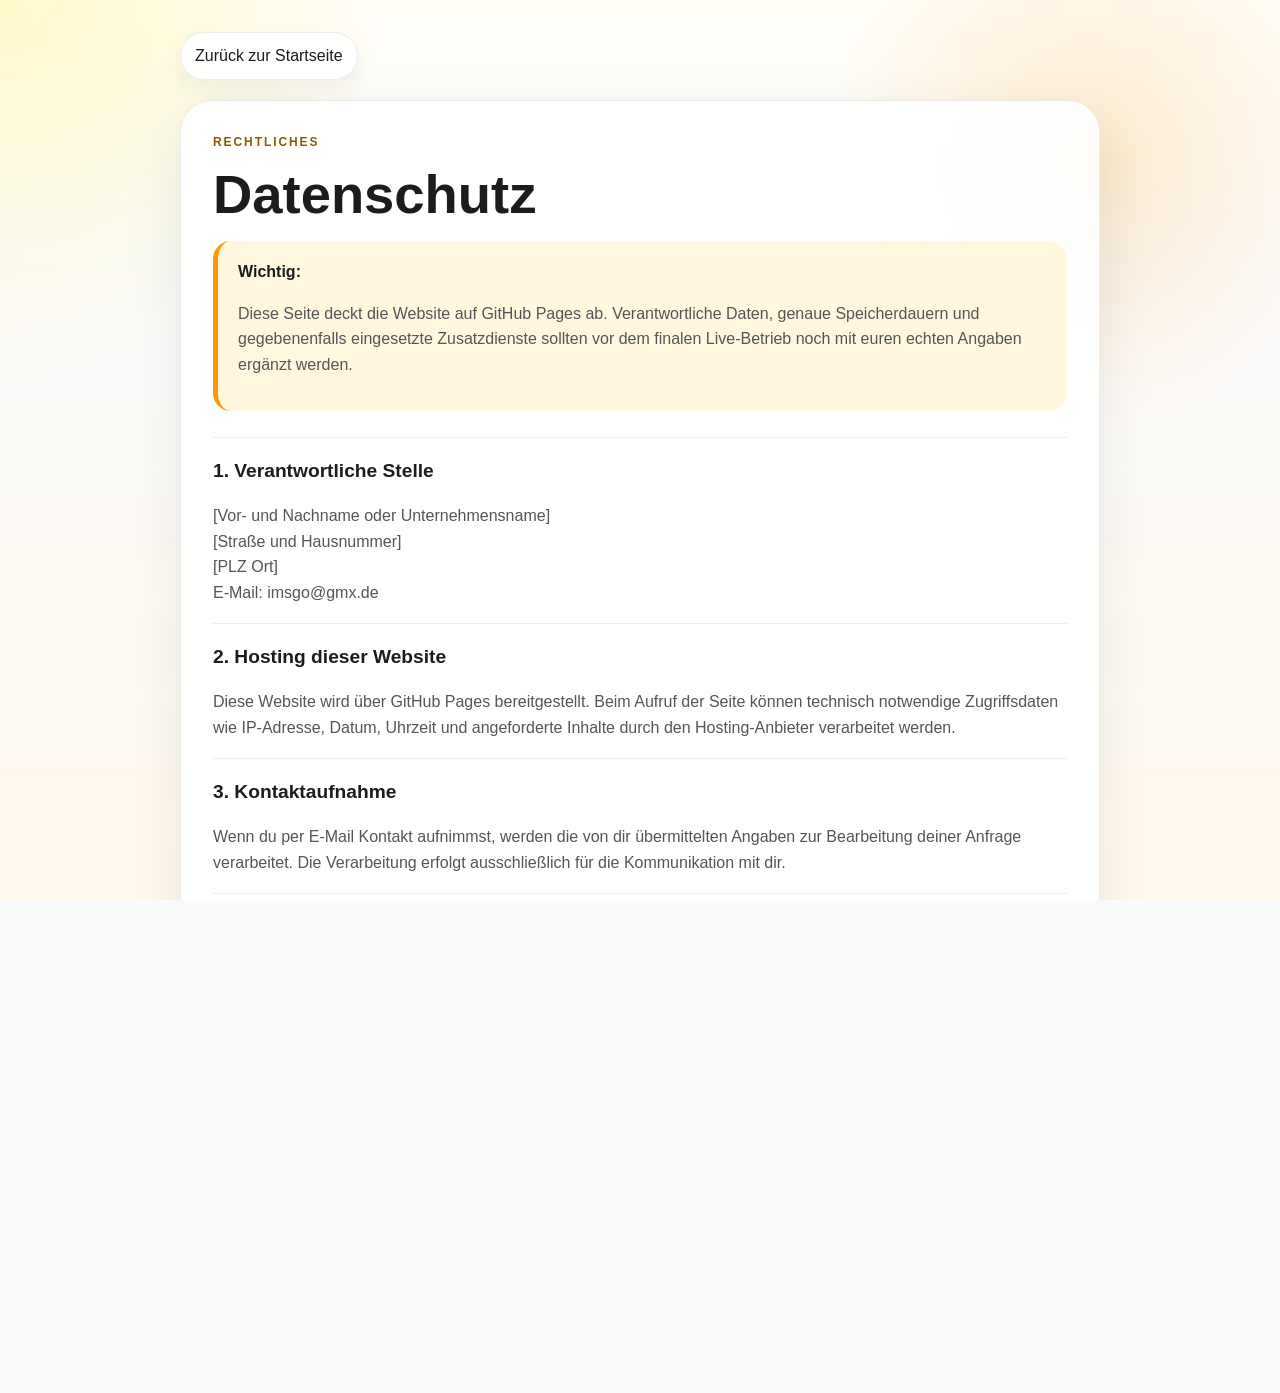
==== datenschutz.html @ 3547b985 "Use German umlauts in site copy" ====
<!DOCTYPE html>
<html lang="de">
<head>
    <meta charset="UTF-8">
    <meta name="viewport" content="width=device-width, initial-scale=1.0">
    <title>Datenschutz | IMS Go</title>
    <meta name="description" content="Datenschutzhinweise für die IMS Go Website.">
    <link rel="icon" href="assets/images/ims-go-logo.png" type="image/png">
    <link rel="stylesheet" href="styles.css">
</head>
<body class="legal-page">
    <main class="legal-shell">
        <a class="legal-back" href="index.html">Zurück zur Startseite</a>
        <section class="legal-card">
            <p class="eyebrow">Rechtliches</p>
            <h1>Datenschutz</h1>
            <div class="legal-note">
                <strong>Wichtig:</strong>
                <p>
                    Diese Seite deckt die Website auf GitHub Pages ab. Verantwortliche Daten, genaue
                    Speicherdauern und gegebenenfalls eingesetzte Zusatzdienste sollten vor dem finalen
                    Live-Betrieb noch mit euren echten Angaben ergänzt werden.
                </p>
            </div>

            <section class="legal-section-block">
                <h2>1. Verantwortliche Stelle</h2>
                <p>
                    [Vor- und Nachname oder Unternehmensname]<br>
                    [Straße und Hausnummer]<br>
                    [PLZ Ort]<br>
                    E-Mail: <a href="mailto:imsgo@gmx.de">imsgo@gmx.de</a>
                </p>
            </section>

            <section class="legal-section-block">
                <h2>2. Hosting dieser Website</h2>
                <p>
                    Diese Website wird über GitHub Pages bereitgestellt. Beim Aufruf der Seite können
                    technisch notwendige Zugriffsdaten wie IP-Adresse, Datum, Uhrzeit und angeforderte Inhalte
                    durch den Hosting-Anbieter verarbeitet werden.
                </p>
            </section>

            <section class="legal-section-block">
                <h2>3. Kontaktaufnahme</h2>
                <p>
                    Wenn du per E-Mail Kontakt aufnimmst, werden die von dir übermittelten Angaben zur
                    Bearbeitung deiner Anfrage verarbeitet. Die Verarbeitung erfolgt ausschließlich für die
                    Kommunikation mit dir.
                </p>
            </section>

            <section class="legal-section-block">
                <h2>4. Externe Links</h2>
                <p>
                    Diese Website enthält Links zum App Store, zu Google Play, zum Natke Verlag sowie zu
                    weiteren externen Seiten. Beim Anklicken dieser Links gelten die Datenschutzbestimmungen
                    der jeweiligen Anbieter.
                </p>
            </section>

            <section class="legal-section-block">
                <h2>5. App-spezifische Datenschutzhinweise</h2>
                <p>
                    Die Datenschutzhinweise für die App selbst können unter
                    <a href="https://sites.google.com/view/imsgo-datenschutz" target="_blank" rel="noreferrer">der bestehenden IMS-Go-Datenschutzseite</a>
                    eingesehen werden.
                </p>
            </section>

            <section class="legal-section-block">
                <h2>6. Deine Rechte</h2>
                <p>
                    Dir stehen die gesetzlichen Rechte auf Auskunft, Berichtigung, Löschung,
                    Einschränkung der Verarbeitung, Datenübertragbarkeit und Widerspruch zu, soweit die
                    jeweiligen gesetzlichen Voraussetzungen vorliegen.
                </p>
            </section>
        </section>
    </main>
</body>
</html>
---- styles.css ----
:root {
    --primary-yellow: #ffeb3b;
    --primary-orange: #ff9800;
    --primary-green: #00875f;
    --primary-blue: #2196f3;
    --text-dark: #1c1c1e;
    --text-light: #555555;
    --bg-light: #fafafa;
    --bg-soft: #fff8da;
    --white: #ffffff;
    --line: rgba(28, 28, 30, 0.08);
    --shadow: 0 20px 60px rgba(28, 28, 30, 0.08);
}

* {
    box-sizing: border-box;
}

html,
body {
    height: 100%;
    margin: 0;
    padding: 0;
    scroll-behavior: smooth;
    background-color: var(--bg-light);
    color: var(--text-dark);
    font-family: -apple-system, BlinkMacSystemFont, "Segoe UI", Roboto, Helvetica, Arial, sans-serif;
    line-height: 1.6;
    -webkit-overflow-scrolling: touch;
    overflow-x: hidden;
}

body {
    background:
        radial-gradient(circle at top left, rgba(255, 235, 59, 0.24), transparent 24%),
        radial-gradient(circle at 85% 18%, rgba(255, 152, 0, 0.18), transparent 20%),
        linear-gradient(180deg, #fffdf6 0%, #fafafa 30%, #fff8ec 100%);
}

a {
    color: inherit;
    text-decoration: none;
}

img {
    max-width: 100%;
    display: block;
}

.section {
    width: min(1120px, calc(100% - 2rem));
    margin: 0 auto;
    padding: 56px 0;
}

.topbar {
    position: sticky;
    top: 0;
    z-index: 1000;
    display: flex;
    align-items: center;
    justify-content: space-between;
    gap: 20px;
    width: min(1120px, calc(100% - 2rem));
    margin: 16px auto 0;
    padding: 14px 20px;
    border: 1px solid var(--line);
    border-radius: 999px;
    background: rgba(255, 255, 255, 0.9);
    backdrop-filter: blur(16px);
    box-shadow: 0 10px 30px rgba(28, 28, 30, 0.05);
}

.brand,
.section-heading h2,
.hero h1 {
    font-weight: 800;
    letter-spacing: -0.03em;
}

.brand {
    font-size: 1rem;
}

.nav-links {
    display: flex;
    align-items: center;
    justify-content: center;
    gap: 8px;
    flex: 1;
}

.nav-links a,
.nav-link {
    padding: 10px 14px;
    border-radius: 999px;
    font-size: 14px;
    font-weight: 600;
    transition: background-color 0.2s ease, color 0.2s ease, transform 0.2s ease;
}

.nav-links a:hover,
.nav-links a:focus-visible,
.nav-link:hover,
.nav-link:focus-visible {
    background: rgba(255, 235, 59, 0.5);
    color: var(--text-dark);
    transform: translateY(-1px);
}

.nav-link {
    background: #f0f0f0;
    white-space: nowrap;
}

.hero {
    padding-top: 48px;
}

.hero-inner {
    display: grid;
    grid-template-columns: minmax(0, 1.2fr) minmax(280px, 420px);
    gap: 32px;
    align-items: center;
    padding: 36px;
    border-radius: 36px;
    background: linear-gradient(180deg, rgba(255, 235, 59, 0.12) 0%, rgba(255, 255, 255, 0.92) 100%);
    border: 1px solid rgba(255, 152, 0, 0.14);
    box-shadow: var(--shadow);
}

.eyebrow {
    margin: 0 0 14px;
    text-transform: uppercase;
    letter-spacing: 0.16em;
    font-size: 12px;
    font-weight: 700;
    color: #8a5d00;
}

.hero h1 {
    margin: 0;
    font-size: clamp(2.4rem, 6vw, 4.6rem);
    line-height: 1.05;
    max-width: 12ch;
}

.hero-copy {
    margin: 18px 0 0;
    max-width: 680px;
    font-size: clamp(17px, 2.8vw, 20px);
    color: var(--text-light);
}

.store-buttons {
    display: flex;
    gap: 15px;
    flex-wrap: wrap;
    margin-top: 28px;
}

.store-btn {
    display: inline-flex;
    align-items: center;
    justify-content: center;
    min-width: 170px;
    padding: 8px;
    border-radius: 18px;
    box-shadow: 0 10px 24px rgba(28, 28, 30, 0.12);
    transition: transform 0.2s ease, box-shadow 0.2s ease;
}

.store-btn:hover,
.store-btn:focus-visible {
    transform: translateY(-3px);
    box-shadow: 0 18px 30px rgba(28, 28, 30, 0.16);
}

.btn-ios {
    background: rgba(0, 0, 0, 0.94);
}

.btn-android {
    background: var(--primary-green);
}

.store-badge {
    display: block;
    width: auto;
    max-width: 100%;
    height: 56px;
}

.store-badge-google {
    height: 84px;
    margin: -14px 0;
}

.store-note {
    margin: 12px 0 0;
    color: var(--text-light);
    font-size: 14px;
}

.hero-points {
    display: flex;
    flex-wrap: wrap;
    gap: 10px;
    margin-top: 26px;
}

.hero-points span {
    padding: 8px 12px;
    border-radius: 999px;
    background: rgba(255, 255, 255, 0.88);
    border: 1px solid rgba(255, 152, 0, 0.15);
    font-size: 14px;
    font-weight: 700;
}

.hero-visual {
    position: relative;
    display: flex;
    justify-content: center;
}

.hero-visual::before {
    content: "";
    position: absolute;
    inset: 8% 10%;
    border-radius: 32px;
    background: radial-gradient(circle, rgba(255, 235, 59, 0.45), rgba(255, 152, 0, 0.08) 65%, transparent 70%);
    filter: blur(8px);
}

.hero-logo {
    position: relative;
    width: min(100%, 280px);
    border-radius: 32px;
    box-shadow: 0 24px 56px rgba(255, 152, 0, 0.24);
}

.gallery-section {
    display: flex;
    justify-content: center;
    gap: 24px;
    flex-wrap: wrap;
    padding-top: 8px;
}

.screenshot-wrapper {
    width: min(240px, 100%);
    padding: 10px;
    border-radius: 28px;
    background: linear-gradient(180deg, #ffffff, #fff8eb);
    border: 1px solid rgba(255, 152, 0, 0.1);
    box-shadow: 0 22px 50px rgba(28, 28, 30, 0.08);
    transition: transform 0.3s ease, box-shadow 0.3s ease;
}

.screenshot-wrapper:hover,
.screenshot-wrapper:focus-within {
    transform: translateY(-10px) scale(1.02);
    box-shadow: 0 30px 60px rgba(28, 28, 30, 0.12);
}

.screenshot-img {
    border-radius: 20px;
}

.section-heading {
    max-width: 720px;
    margin-bottom: 28px;
}

.section-intro {
    margin: 14px 0 0;
    color: var(--text-light);
    font-size: 17px;
    line-height: 1.75;
}

.section-heading h2 {
    margin: 0;
    font-size: clamp(2rem, 4.5vw, 3.2rem);
    line-height: 1.08;
}

.feature-grid,
.kids-library,
.content-grid,
.team-grid {
    display: grid;
    gap: 24px;
}

.kids-section {
    padding-top: 10px;
}

.kids-panel,
.kids-age-card,
.kids-track-card {
    background: rgba(255, 255, 255, 0.9);
    border: 1px solid var(--line);
    border-radius: 28px;
    box-shadow: var(--shadow);
}

.kids-panel {
    display: flex;
    align-items: center;
    justify-content: space-between;
    gap: 24px;
    padding: 28px;
    background: linear-gradient(180deg, rgba(255, 235, 59, 0.18), rgba(255, 255, 255, 0.96));
}

.kids-copy p {
    margin: 0;
    color: var(--text-light);
}

.kids-points {
    display: flex;
    flex-wrap: wrap;
    gap: 10px;
    margin: 18px 0 0;
    padding: 0;
    list-style: none;
}

.kids-points li,
.kids-badge,
.kids-type-badge {
    padding: 8px 12px;
    border-radius: 999px;
    font-size: 14px;
    font-weight: 700;
}

.kids-points li {
    background: rgba(255, 255, 255, 0.88);
    border: 1px solid rgba(255, 152, 0, 0.14);
}

.kids-badge {
    min-width: max-content;
    background: #111111;
    color: #ffffff;
}

.kids-library {
    grid-template-columns: 1fr;
    margin-top: 24px;
}

.kids-age-card {
    padding: 28px;
}

.kids-age-head {
    display: flex;
    align-items: center;
    justify-content: space-between;
    gap: 16px;
    margin-bottom: 20px;
}

.kids-age-head h3,
.kids-type-header h4,
.kids-track-title {
    margin: 0;
}

.kids-age-count {
    color: var(--text-light);
    font-size: 14px;
    font-weight: 700;
}

.kids-type-group + .kids-type-group {
    margin-top: 22px;
    padding-top: 22px;
    border-top: 1px solid rgba(28, 28, 30, 0.08);
}

.kids-type-header {
    display: flex;
    align-items: center;
    gap: 10px;
    margin-bottom: 16px;
}

.kids-type-badge {
    background: rgba(255, 235, 59, 0.3);
    color: #7a5900;
}

.kids-track-grid {
    display: grid;
    grid-template-columns: repeat(2, minmax(0, 1fr));
    gap: 16px;
}

.kids-track-card {
    padding: 18px;
}

.kids-track-meta {
    margin: 8px 0 14px;
    color: var(--text-light);
    font-size: 14px;
}

.kids-audio {
    width: 100%;
    margin-top: 8px;
}

.kids-track-actions {
    display: flex;
    gap: 10px;
    margin-top: 14px;
    flex-wrap: wrap;
}

.kids-link {
    display: inline-flex;
    align-items: center;
    justify-content: center;
    min-height: 40px;
    padding: 10px 14px;
    border-radius: 999px;
    font-size: 14px;
    font-weight: 700;
}

.kids-link-primary {
    color: #ffffff;
    background: linear-gradient(135deg, #1c1c1e, #4a4a4f);
}

.kids-link-secondary {
    border: 1px solid rgba(28, 28, 30, 0.1);
    background: rgba(255, 255, 255, 0.92);
}

.feature-grid {
    grid-template-columns: repeat(3, minmax(0, 1fr));
}

.feature-card,
.content-card,
.team-card,
.disclaimer-box {
    background: rgba(255, 255, 255, 0.88);
    border: 1px solid var(--line);
    border-radius: 28px;
    box-shadow: var(--shadow);
}

.feature-card,
.content-card,
.team-card {
    padding: 28px;
}

.feature-card {
    transition: transform 0.25s ease, box-shadow 0.25s ease;
}

.feature-card:hover,
.team-card:hover {
    transform: translateY(-6px);
    box-shadow: 0 24px 60px rgba(28, 28, 30, 0.1);
}

.icon-box {
    display: inline-flex;
    align-items: center;
    justify-content: center;
    min-width: 56px;
    height: 56px;
    padding: 0 12px;
    border-radius: 16px;
    margin-bottom: 20px;
    font-size: 13px;
    font-weight: 800;
    text-transform: uppercase;
    letter-spacing: 0.08em;
}

.icon-blue {
    color: var(--primary-blue);
    background: rgba(33, 150, 243, 0.12);
}

.icon-green {
    color: var(--primary-green);
    background: rgba(0, 135, 95, 0.12);
}

.icon-orange {
    color: var(--primary-orange);
    background: rgba(255, 152, 0, 0.14);
}

.feature-card h3,
.team-name {
    margin: 0 0 10px;
    font-size: 22px;
}

.feature-card p,
.content-card p,
.team-bio,
.disclaimer-box p,
.copyright {
    margin: 0;
    color: var(--text-light);
}

.content-grid {
    grid-template-columns: repeat(3, minmax(0, 1fr));
}

.content-card p,
.team-bio,
.disclaimer-box p {
    font-size: 16px;
    line-height: 1.75;
}

.team-section {
    padding-bottom: 36px;
}

.team-grid {
    grid-template-columns: repeat(2, minmax(0, 1fr));
}

.team-card {
    text-align: center;
}

.team-img {
    width: 140px;
    height: 140px;
    margin: 0 auto 20px;
    border-radius: 50%;
    object-fit: cover;
    border: 4px solid var(--white);
    box-shadow: 0 12px 24px rgba(28, 28, 30, 0.12);
}

.team-card:nth-child(1) .team-img {
    border-color: var(--primary-orange);
}

.team-card:nth-child(2) .team-img {
    border-color: var(--primary-yellow);
}

.team-role {
    margin: 0 0 18px;
    color: var(--primary-orange);
    font-size: 13px;
    font-weight: 700;
    letter-spacing: 0.08em;
    text-transform: uppercase;
}

.disclaimer-section {
    padding-top: 16px;
}

.download-section {
    padding-top: 8px;
}

.download-panel {
    padding: 34px;
    text-align: center;
    border-radius: 32px;
    border: 1px solid rgba(255, 152, 0, 0.12);
    background: linear-gradient(180deg, rgba(255, 235, 59, 0.14), rgba(255, 255, 255, 0.94));
    box-shadow: var(--shadow);
}

.download-panel h2 {
    margin: 0;
    font-size: clamp(2rem, 4.5vw, 3rem);
    line-height: 1.08;
}

.download-panel p {
    max-width: 700px;
    margin: 16px auto 0;
    color: var(--text-light);
}

.store-buttons-centered {
    justify-content: center;
}

.disclaimer-box {
    max-width: 800px;
    margin: 0 auto;
    padding: 24px;
    background: #fffde7;
    border-left: 5px solid var(--primary-orange);
}

.disclaimer-box strong {
    display: block;
    margin-bottom: 10px;
}

.footer {
    margin-top: 32px;
    padding: 56px 20px 72px;
    text-align: center;
    background: #111111;
    color: #cccccc;
}

.footer-links {
    display: flex;
    flex-wrap: wrap;
    justify-content: center;
    gap: 18px;
}

.footer-links a {
    color: #cccccc;
    font-size: 14px;
    transition: color 0.2s ease;
}

.footer-links a:hover,
.footer-links a:focus-visible {
    color: var(--primary-yellow);
}

.copyright {
    margin-top: 20px;
    font-size: 12px;
    opacity: 0.7;
}

.legal-page {
    min-height: 100vh;
}

.legal-shell {
    width: min(920px, calc(100% - 2rem));
    margin: 0 auto;
    padding: 32px 0 64px;
}

.legal-back {
    display: inline-flex;
    align-items: center;
    padding: 10px 14px;
    border-radius: 999px;
    background: rgba(255, 255, 255, 0.92);
    border: 1px solid var(--line);
    box-shadow: 0 10px 24px rgba(28, 28, 30, 0.06);
}

.legal-card {
    margin-top: 20px;
    padding: 32px;
    border-radius: 32px;
    background: rgba(255, 255, 255, 0.92);
    border: 1px solid var(--line);
    box-shadow: var(--shadow);
}

.legal-card h1 {
    margin: 0 0 18px;
    font-size: clamp(2.2rem, 5vw, 3.4rem);
    line-height: 1.05;
}

.legal-card h2 {
    margin: 0 0 10px;
    font-size: 1.2rem;
}

.legal-note {
    margin-bottom: 26px;
    padding: 18px 20px;
    border-left: 5px solid var(--primary-orange);
    border-radius: 18px;
    background: #fff7de;
}

.legal-note p,
.legal-section-block p,
.legal-section-block li {
    color: var(--text-light);
}

.legal-section-block {
    padding-top: 18px;
    border-top: 1px solid rgba(28, 28, 30, 0.08);
}

.legal-section-block + .legal-section-block {
    margin-top: 18px;
}

.reveal {
    opacity: 0;
    transform: translateY(18px);
    transition: opacity 700ms ease, transform 700ms ease;
}

.reveal.is-visible {
    opacity: 1;
    transform: translateY(0);
}

.delay-1 {
    transition-delay: 100ms;
}

.delay-2 {
    transition-delay: 180ms;
}

.delay-3 {
    transition-delay: 260ms;
}

@media (max-width: 920px) {
    .hero-inner,
    .kids-track-grid,
    .feature-grid,
    .content-grid,
    .team-grid {
        grid-template-columns: 1fr;
    }

    .hero h1 {
        max-width: 100%;
    }

    .hero-visual {
        order: -1;
    }
}

@media (max-width: 760px) {
    .topbar {
        flex-wrap: wrap;
        justify-content: center;
        border-radius: 28px;
    }

    .nav-links {
        order: 3;
        flex-wrap: wrap;
    }

    .hero-inner,
    .kids-panel,
    .feature-card,
    .content-card,
    .team-card {
        padding: 22px;
    }

    .kids-panel,
    .kids-age-head {
        flex-direction: column;
        align-items: flex-start;
    }

    .store-buttons {
        flex-direction: column;
    }

    .store-btn {
        width: 100%;
    }

    .store-badge {
        height: 52px;
    }

    .store-badge-google {
        height: 76px;
        margin: -12px 0;
    }

    .download-panel,
    .legal-card {
        padding: 24px;
    }
}

@media (max-width: 520px) {
    .section {
        width: min(100% - 1rem, 1120px);
        padding: 40px 0;
    }

    .topbar {
        width: min(100% - 1rem, 1120px);
        margin-top: 10px;
        padding: 12px;
    }

    .hero {
        padding-top: 28px;
    }

    .hero-inner {
        padding: 20px;
        border-radius: 28px;
    }

    .hero h1 {
        font-size: clamp(2rem, 12vw, 3rem);
    }
}
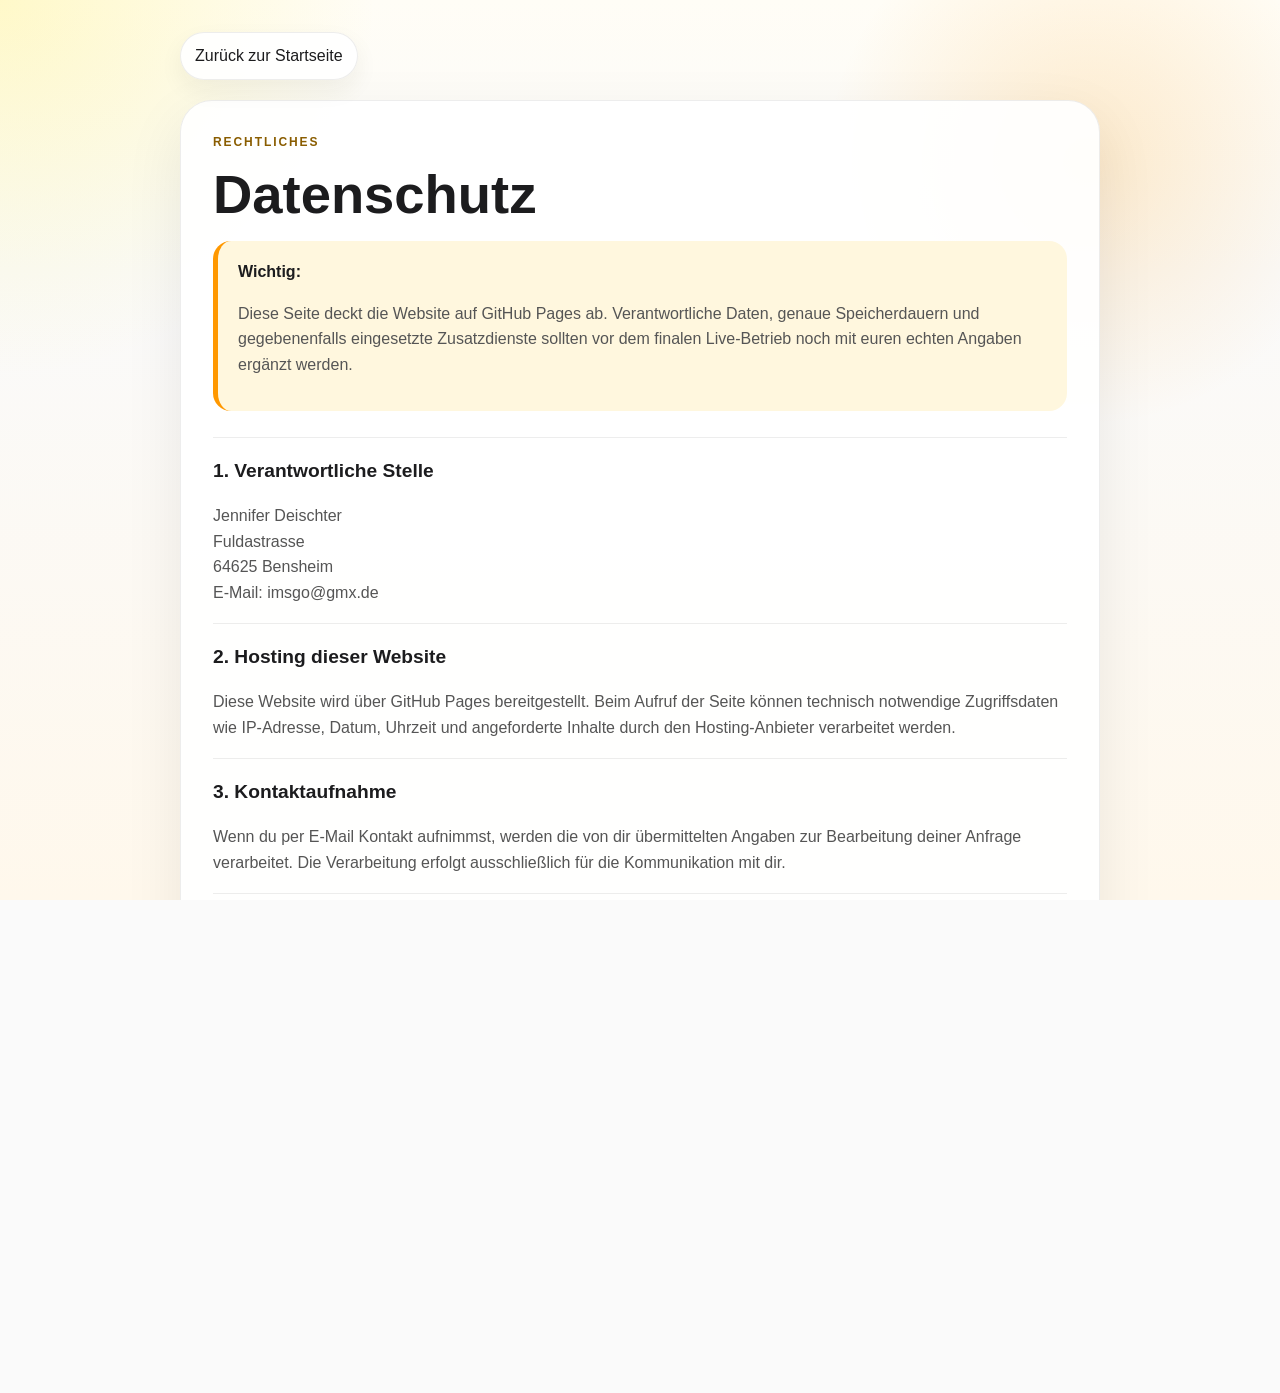
==== commit 5e207e38: "update datenschutz" ====
--- a/datenschutz.html
+++ b/datenschutz.html
@@ -26,9 +26,9 @@
             <section class="legal-section-block">
                 <h2>1. Verantwortliche Stelle</h2>
                 <p>
-                    [Vor- und Nachname oder Unternehmensname]<br>
-                    [Straße und Hausnummer]<br>
-                    [PLZ Ort]<br>
+                    Jennifer Deischter<br>
+                    Fuldastrasse<br>
+                    64625 Bensheim<br>
                     E-Mail: <a href="mailto:imsgo@gmx.de">imsgo@gmx.de</a>
                 </p>
             </section>
--- a/styles.css
+++ b/styles.css
@@ -350,13 +350,222 @@
     color: #ffffff;
 }
 
+.kids-actions {
+    margin-top: 18px;
+}
+
+.kids-teaser-grid {
+    display: grid;
+    grid-template-columns: repeat(3, minmax(0, 1fr));
+    gap: 18px;
+    margin-top: 24px;
+}
+
+.kids-teaser-card {
+    padding: 24px;
+    border-radius: 28px;
+    border: 1px solid var(--line);
+    box-shadow: var(--shadow);
+    background: rgba(255, 255, 255, 0.92);
+}
+
+.kids-teaser-card h3 {
+    margin: 0 0 10px;
+    font-size: 1.35rem;
+}
+
+.kids-teaser-card p:last-child {
+    margin: 0;
+    color: var(--text-light);
+}
+
+.kids-teaser-age {
+    display: inline-flex;
+    margin: 0 0 14px;
+    padding: 8px 12px;
+    border-radius: 999px;
+    font-size: 13px;
+    font-weight: 800;
+    letter-spacing: 0.06em;
+    text-transform: uppercase;
+}
+
+.kids-teaser-card-2-3 {
+    background: linear-gradient(180deg, rgba(255, 224, 229, 0.72), rgba(255, 255, 255, 0.96));
+}
+
+.kids-teaser-card-2-3 .kids-teaser-age {
+    background: rgba(255, 255, 255, 0.82);
+    color: #a04b5f;
+}
+
+.kids-teaser-card-4-6 {
+    background: linear-gradient(180deg, rgba(255, 245, 184, 0.78), rgba(255, 255, 255, 0.96));
+}
+
+.kids-teaser-card-4-6 .kids-teaser-age {
+    background: rgba(255, 255, 255, 0.82);
+    color: #8a6d00;
+}
+
+.kids-teaser-card-7-11 {
+    background: linear-gradient(180deg, rgba(209, 238, 255, 0.86), rgba(255, 255, 255, 0.96));
+}
+
+.kids-teaser-card-7-11 .kids-teaser-age {
+    background: rgba(255, 255, 255, 0.82);
+    color: #1d6da3;
+}
+
 .kids-library {
     grid-template-columns: 1fr;
     margin-top: 24px;
 }
 
+.kids-page-shell {
+    width: min(1180px, calc(100% - 2rem));
+    margin: 0 auto;
+    padding: 28px 0 72px;
+}
+
+.kids-page-topbar {
+    position: sticky;
+    top: 0;
+    z-index: 1000;
+    display: flex;
+    align-items: center;
+    justify-content: space-between;
+    gap: 16px;
+    margin-bottom: 24px;
+    padding: 14px 18px;
+    border: 1px solid var(--line);
+    border-radius: 999px;
+    background: rgba(255, 255, 255, 0.92);
+    backdrop-filter: blur(16px);
+    box-shadow: 0 10px 30px rgba(28, 28, 30, 0.05);
+}
+
+.kids-page-nav {
+    display: flex;
+    gap: 8px;
+    flex-wrap: wrap;
+}
+
+.kids-page-nav a,
+.kids-page-back {
+    display: inline-flex;
+    align-items: center;
+    justify-content: center;
+    padding: 10px 14px;
+    border-radius: 999px;
+    font-size: 14px;
+    font-weight: 700;
+    background: rgba(255, 255, 255, 0.9);
+    border: 1px solid rgba(28, 28, 30, 0.08);
+}
+
+.kids-page-nav a:hover,
+.kids-page-back:hover,
+.kids-page-nav a:focus-visible,
+.kids-page-back:focus-visible {
+    background: rgba(255, 235, 59, 0.4);
+}
+
+.kids-hero {
+    margin-bottom: 28px;
+}
+
+.kids-hero-main,
+.kids-hero-side {
+    border: 1px solid var(--line);
+    border-radius: 36px;
+    box-shadow: var(--shadow);
+}
+
+.kids-hero-main {
+    padding: 34px;
+    background: linear-gradient(180deg, rgba(255, 245, 184, 0.72), rgba(255, 255, 255, 0.96));
+}
+
+.kids-hero-main h1 {
+    margin: 0;
+    font-size: clamp(2.5rem, 6vw, 4.4rem);
+    line-height: 1.02;
+    letter-spacing: -0.04em;
+}
+
+.kids-hero-copy {
+    max-width: 700px;
+    margin: 18px 0 0;
+    font-size: 18px;
+    color: var(--text-light);
+}
+
+.kids-hero-points {
+    display: flex;
+    flex-wrap: wrap;
+    gap: 10px;
+    margin-top: 24px;
+}
+
+.kids-hero-points span {
+    padding: 8px 12px;
+    border-radius: 999px;
+    background: rgba(255, 255, 255, 0.84);
+    border: 1px solid rgba(28, 28, 30, 0.08);
+    font-size: 14px;
+    font-weight: 700;
+}
+
+.kids-hero-side {
+    padding: 28px;
+    background: linear-gradient(180deg, rgba(209, 238, 255, 0.84), rgba(255, 255, 255, 0.96));
+}
+
+.kids-side-card {
+    display: grid;
+    gap: 14px;
+}
+
+.kids-side-card h2 {
+    margin: 0;
+    font-size: 1.4rem;
+}
+
+.kids-side-card p,
+.kids-side-card li,
+.kids-track-copy,
+.kids-track-description {
+    color: var(--text-light);
+}
+
+.kids-side-card ul {
+    margin: 0;
+    padding-left: 18px;
+}
+
+.kids-page-library {
+    display: grid;
+    gap: 24px;
+}
+
 .kids-age-card {
     padding: 28px;
+}
+
+.kids-age-card-2-3 {
+    border-color: rgba(255, 140, 168, 0.22);
+    background: linear-gradient(180deg, rgba(255, 232, 238, 0.9), rgba(255, 255, 255, 0.96));
+}
+
+.kids-age-card-4-6 {
+    border-color: rgba(255, 202, 40, 0.22);
+    background: linear-gradient(180deg, rgba(255, 246, 201, 0.92), rgba(255, 255, 255, 0.96));
+}
+
+.kids-age-card-7-11 {
+    border-color: rgba(33, 150, 243, 0.18);
+    background: linear-gradient(180deg, rgba(225, 243, 255, 0.92), rgba(255, 255, 255, 0.96));
 }
 
 .kids-age-head {
@@ -365,6 +574,102 @@
     justify-content: space-between;
     gap: 16px;
     margin-bottom: 20px;
+}
+
+.kids-age-disclosure {
+    border-radius: 30px;
+}
+
+.kids-age-summary {
+    display: flex;
+    align-items: center;
+    justify-content: space-between;
+    gap: 20px;
+    list-style: none;
+    cursor: pointer;
+}
+
+.kids-age-summary::-webkit-details-marker {
+    display: none;
+}
+
+.kids-age-summary-main {
+    display: grid;
+    gap: 14px;
+}
+
+.kids-age-summary h2 {
+    margin: 0 0 8px;
+    font-size: clamp(1.55rem, 3vw, 2rem);
+}
+
+.kids-age-summary-side {
+    display: grid;
+    gap: 10px;
+    justify-items: end;
+    flex-shrink: 0;
+}
+
+.kids-age-chip-row {
+    display: flex;
+    flex-wrap: wrap;
+    gap: 10px;
+}
+
+.kids-age-chip {
+    display: inline-flex;
+    align-items: center;
+    min-height: 34px;
+    padding: 8px 12px;
+    border-radius: 999px;
+    background: rgba(255, 255, 255, 0.72);
+    border: 1px solid rgba(28, 28, 30, 0.08);
+    font-size: 12px;
+    font-weight: 800;
+    letter-spacing: 0.05em;
+    text-transform: uppercase;
+}
+
+.kids-age-toggle {
+    display: inline-flex;
+    align-items: center;
+    justify-content: center;
+    min-height: 40px;
+    padding: 10px 14px;
+    border-radius: 999px;
+    background: rgba(28, 28, 30, 0.08);
+    color: var(--text-dark);
+    font-size: 13px;
+    font-weight: 800;
+    letter-spacing: 0.04em;
+    text-transform: uppercase;
+}
+
+.kids-age-toggle::before {
+    content: "Öffnen";
+}
+
+.kids-age-toggle::after {
+    content: "+";
+    margin-left: 8px;
+    font-size: 17px;
+    line-height: 1;
+}
+
+.kids-age-disclosure[open] .kids-age-toggle::before {
+    content: "Zuklappen";
+}
+
+.kids-age-disclosure[open] .kids-age-toggle::after {
+    content: "−";
+}
+
+.kids-age-disclosure[open] .kids-age-toggle {
+    background: rgba(28, 28, 30, 0.14);
+}
+
+.kids-age-panel {
+    margin-top: 24px;
 }
 
 .kids-age-head h3,
@@ -373,6 +678,10 @@
     margin: 0;
 }
 
+.kids-age-head h3 {
+    font-size: clamp(1.5rem, 3vw, 2rem);
+}
+
 .kids-age-count {
     color: var(--text-light);
     font-size: 14px;
@@ -399,12 +708,122 @@
 
 .kids-track-grid {
     display: grid;
-    grid-template-columns: repeat(2, minmax(0, 1fr));
-    gap: 16px;
+    grid-template-columns: 1fr;
+    gap: 6px;
 }
 
 .kids-track-card {
-    padding: 18px;
+    display: flex;
+    flex-direction: row;
+    align-items: stretch;
+    overflow: hidden;
+    padding: 0;
+}
+
+.kids-track-cover {
+    position: relative;
+    flex: 0 0 80px;
+    width: 80px;
+    isolation: isolate;
+    overflow: hidden;
+}
+
+.kids-track-cover::after {
+    display: none;
+}
+
+.kids-track-cover-art {
+    position: absolute;
+    inset: 0;
+    width: 100%;
+    height: 100%;
+    object-fit: cover;
+    z-index: -2;
+}
+
+.kids-track-cover::before {
+    content: "";
+    position: absolute;
+    inset: 0;
+    background: linear-gradient(180deg, rgba(255, 255, 255, 0.08), rgba(17, 17, 17, 0.14));
+    z-index: -1;
+}
+
+.kids-track-cover-2-3 {
+    background: linear-gradient(135deg, #ffb8c9, #ff8cab);
+    color: #58192a;
+}
+
+.kids-track-cover-4-6 {
+    background: linear-gradient(135deg, #ffe36a, #ffb300);
+    color: #4d3500;
+}
+
+.kids-track-cover-7-11 {
+    background: linear-gradient(135deg, #79c6ff, #2a90f0);
+    color: #0a345d;
+}
+
+.kids-track-badges {
+    position: relative;
+    z-index: 1;
+    display: flex;
+    flex-wrap: wrap;
+    gap: 8px;
+}
+
+.kids-cover-pill {
+    display: inline-flex;
+    align-items: center;
+    justify-content: center;
+    border-radius: 999px;
+    background: rgba(255, 255, 255, 0.82);
+    font-size: 12px;
+    font-weight: 800;
+}
+
+.kids-cover-pill {
+    padding: 7px 10px;
+    letter-spacing: 0.06em;
+    text-transform: uppercase;
+}
+
+.kids-track-cover-title {
+    position: relative;
+    z-index: 1;
+    margin: 16px 0 0;
+    font-size: 1.25rem;
+    line-height: 1.15;
+    text-shadow: 0 2px 14px rgba(0, 0, 0, 0.12);
+}
+
+.kids-track-body {
+    flex: 1;
+    display: flex;
+    flex-direction: column;
+    justify-content: center;
+    gap: 8px;
+    padding: 10px 16px;
+    min-width: 0;
+}
+
+.kids-track-title {
+    margin: 0;
+    font-size: 14px;
+    font-weight: 700;
+    line-height: 1.3;
+}
+
+.kids-track-controls {
+    display: flex;
+    align-items: center;
+    gap: 8px;
+}
+
+.kids-track-description {
+    margin: 0;
+    font-size: 14px;
+    line-height: 1.7;
 }
 
 .kids-track-meta {
@@ -414,15 +833,14 @@
 }
 
 .kids-audio {
-    width: 100%;
-    margin-top: 8px;
-}
-
-.kids-track-actions {
-    display: flex;
-    gap: 10px;
-    margin-top: 14px;
-    flex-wrap: wrap;
+    flex: 1;
+    min-width: 0;
+    height: 36px;
+}
+
+.kids-track-controls .kids-link {
+    flex: 0 0 auto;
+    white-space: nowrap;
 }
 
 .kids-link {
@@ -540,6 +958,18 @@
     grid-template-columns: repeat(2, minmax(0, 1fr));
 }
 
+@media (max-width: 860px) {
+    .kids-age-summary {
+        flex-direction: column;
+        align-items: flex-start;
+    }
+
+    .kids-age-summary-side {
+        width: 100%;
+        justify-items: start;
+    }
+}
+
 .team-card {
     text-align: center;
 }
@@ -736,8 +1166,10 @@
 }
 
 @media (max-width: 920px) {
+    .kids-hero,
     .hero-inner,
     .kids-track-grid,
+    .kids-teaser-grid,
     .feature-grid,
     .content-grid,
     .team-grid {
@@ -773,6 +1205,12 @@
         padding: 22px;
     }
 
+    .kids-hero-main,
+    .kids-hero-side,
+    .kids-age-card {
+        padding: 22px;
+    }
+
     .kids-panel,
     .kids-age-head {
         flex-direction: column;
@@ -800,9 +1238,27 @@
     .legal-card {
         padding: 24px;
     }
+
+    .kids-page-topbar {
+        border-radius: 28px;
+    }
 }
 
 @media (max-width: 520px) {
+    .kids-page-back {
+        display: none;
+    }
+
+    .kids-page-topbar {
+        gap: 8px;
+        padding: 10px 12px;
+    }
+
+    .kids-page-nav a {
+        padding: 7px 10px;
+        font-size: 13px;
+    }
+
     .section {
         width: min(100% - 1rem, 1120px);
         padding: 40px 0;
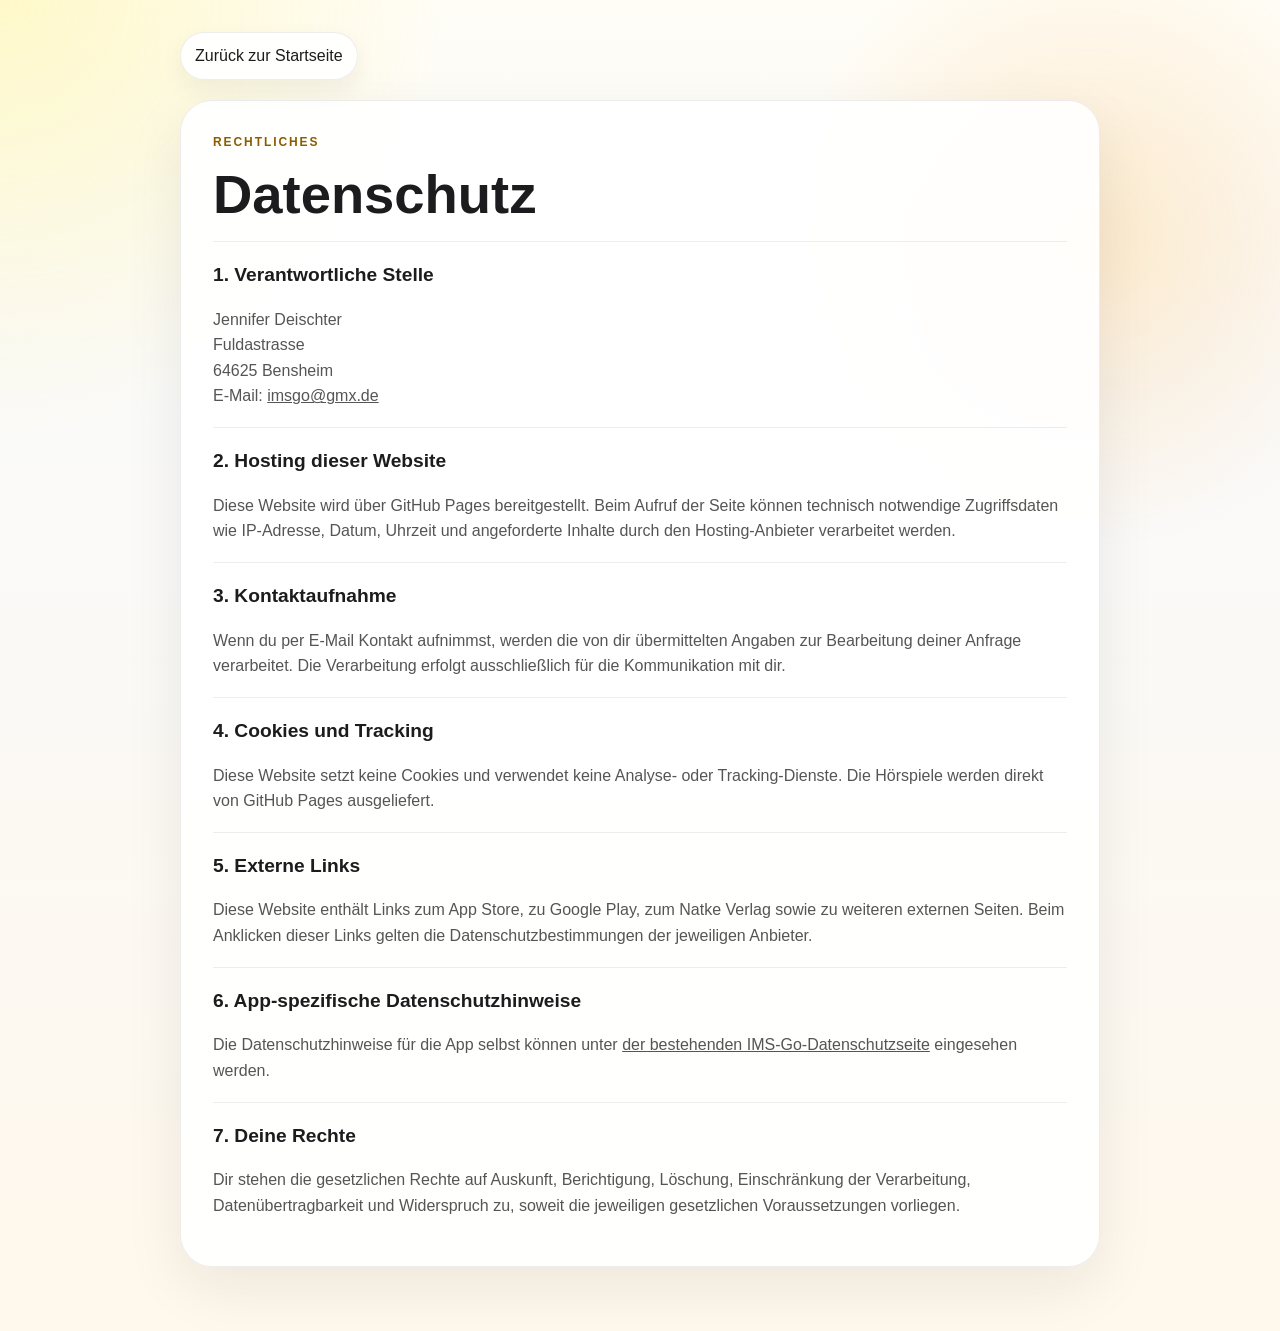
==== commit 0144fff2: "Redesign kids audio page and fix mobile/tablet UX - Compress audio stories from WAV (~670 MB) to AAC" ====
--- a/datenschutz.html
+++ b/datenschutz.html
@@ -3,10 +3,13 @@
 <head>
     <meta charset="UTF-8">
     <meta name="viewport" content="width=device-width, initial-scale=1.0">
+    <meta name="theme-color" content="#ff9800">
     <title>Datenschutz | IMS Go</title>
     <meta name="description" content="Datenschutzhinweise für die IMS Go Website.">
-    <link rel="icon" href="assets/images/ims-go-logo.png" type="image/png">
-    <link rel="stylesheet" href="styles.css">
+    <link rel="canonical" href="https://imsgo-app.github.io/datenschutz.html">
+    <link rel="icon" href="assets/images/ims-go-logo-64.png" type="image/png">
+    <link rel="apple-touch-icon" href="assets/images/apple-touch-icon.png">
+    <link rel="stylesheet" href="styles.css?v=20261014">
 </head>
 <body class="legal-page">
     <main class="legal-shell">
@@ -14,14 +17,6 @@
         <section class="legal-card">
             <p class="eyebrow">Rechtliches</p>
             <h1>Datenschutz</h1>
-            <div class="legal-note">
-                <strong>Wichtig:</strong>
-                <p>
-                    Diese Seite deckt die Website auf GitHub Pages ab. Verantwortliche Daten, genaue
-                    Speicherdauern und gegebenenfalls eingesetzte Zusatzdienste sollten vor dem finalen
-                    Live-Betrieb noch mit euren echten Angaben ergänzt werden.
-                </p>
-            </div>
 
             <section class="legal-section-block">
                 <h2>1. Verantwortliche Stelle</h2>
@@ -52,7 +47,15 @@
             </section>
 
             <section class="legal-section-block">
-                <h2>4. Externe Links</h2>
+                <h2>4. Cookies und Tracking</h2>
+                <p>
+                    Diese Website setzt keine Cookies und verwendet keine Analyse- oder Tracking-Dienste.
+                    Die Hörspiele werden direkt von GitHub Pages ausgeliefert.
+                </p>
+            </section>
+
+            <section class="legal-section-block">
+                <h2>5. Externe Links</h2>
                 <p>
                     Diese Website enthält Links zum App Store, zu Google Play, zum Natke Verlag sowie zu
                     weiteren externen Seiten. Beim Anklicken dieser Links gelten die Datenschutzbestimmungen
@@ -61,7 +64,7 @@
             </section>
 
             <section class="legal-section-block">
-                <h2>5. App-spezifische Datenschutzhinweise</h2>
+                <h2>6. App-spezifische Datenschutzhinweise</h2>
                 <p>
                     Die Datenschutzhinweise für die App selbst können unter
                     <a href="https://sites.google.com/view/imsgo-datenschutz" target="_blank" rel="noreferrer">der bestehenden IMS-Go-Datenschutzseite</a>
@@ -70,7 +73,7 @@
             </section>
 
             <section class="legal-section-block">
-                <h2>6. Deine Rechte</h2>
+                <h2>7. Deine Rechte</h2>
                 <p>
                     Dir stehen die gesetzlichen Rechte auf Auskunft, Berichtigung, Löschung,
                     Einschränkung der Verarbeitung, Datenübertragbarkeit und Widerspruch zu, soweit die
--- a/styles.css
+++ b/styles.css
@@ -3,6 +3,7 @@
     --primary-orange: #ff9800;
     --primary-green: #00875f;
     --primary-blue: #2196f3;
+    --brand-blue: #306e7f;
     --text-dark: #1c1c1e;
     --text-light: #555555;
     --bg-light: #fafafa;
@@ -10,27 +11,27 @@
     --white: #ffffff;
     --line: rgba(28, 28, 30, 0.08);
     --shadow: 0 20px 60px rgba(28, 28, 30, 0.08);
+    --focus: #1d6da3;
+    --topbar-offset: 104px;
 }
 
 * {
     box-sizing: border-box;
 }
 
-html,
+html {
+    scroll-behavior: smooth;
+    background-color: var(--bg-light);
+    -webkit-text-size-adjust: 100%;
+}
+
 body {
-    height: 100%;
     margin: 0;
     padding: 0;
-    scroll-behavior: smooth;
-    background-color: var(--bg-light);
+    overflow-x: clip;
     color: var(--text-dark);
     font-family: -apple-system, BlinkMacSystemFont, "Segoe UI", Roboto, Helvetica, Arial, sans-serif;
     line-height: 1.6;
-    -webkit-overflow-scrolling: touch;
-    overflow-x: hidden;
-}
-
-body {
     background:
         radial-gradient(circle at top left, rgba(255, 235, 59, 0.24), transparent 24%),
         radial-gradient(circle at 85% 18%, rgba(255, 152, 0, 0.18), transparent 20%),
@@ -44,7 +45,17 @@
 
 img {
     max-width: 100%;
+    height: auto;
     display: block;
+}
+
+button {
+    font: inherit;
+}
+
+:focus-visible {
+    outline: 3px solid var(--focus);
+    outline-offset: 3px;
 }
 
 .section {
@@ -52,6 +63,14 @@
     margin: 0 auto;
     padding: 56px 0;
 }
+
+.section[id],
+[id^="age-"],
+#hoerspiele {
+    scroll-margin-top: var(--topbar-offset);
+}
+
+/* ---------- Topbar ---------- */
 
 .topbar {
     position: sticky;
@@ -67,6 +86,7 @@
     border: 1px solid var(--line);
     border-radius: 999px;
     background: rgba(255, 255, 255, 0.9);
+    -webkit-backdrop-filter: blur(16px);
     backdrop-filter: blur(16px);
     box-shadow: 0 10px 30px rgba(28, 28, 30, 0.05);
 }
@@ -79,7 +99,64 @@
 }
 
 .brand {
+    display: inline-flex;
+    align-items: center;
+    gap: 10px;
+    min-height: 44px;
     font-size: 1rem;
+}
+
+.brand-logo {
+    width: 32px;
+    height: 32px;
+    border-radius: 8px;
+    flex-shrink: 0;
+}
+
+.brand-name {
+    color: var(--brand-blue);
+}
+
+.topbar-menu {
+    display: flex;
+    align-items: center;
+    justify-content: space-between;
+    gap: 14px;
+    flex: 1;
+}
+
+.menu-toggle {
+    display: none;
+    align-items: center;
+    gap: 10px;
+    min-height: 44px;
+    padding: 9px 14px;
+    border: 1px solid rgba(28, 28, 30, 0.1);
+    border-radius: 999px;
+    background: rgba(255, 255, 255, 0.95);
+    color: var(--text-dark);
+    font-size: 14px;
+    font-weight: 700;
+    cursor: pointer;
+}
+
+.menu-toggle-label {
+    line-height: 1;
+}
+
+.menu-toggle-icon {
+    display: inline-flex;
+    flex-direction: column;
+    justify-content: center;
+    gap: 4px;
+}
+
+.menu-toggle-icon span {
+    display: block;
+    width: 16px;
+    height: 2px;
+    border-radius: 99px;
+    background: currentColor;
 }
 
 .nav-links {
@@ -92,11 +169,15 @@
 
 .nav-links a,
 .nav-link {
+    display: inline-flex;
+    align-items: center;
+    min-height: 44px;
     padding: 10px 14px;
     border-radius: 999px;
     font-size: 14px;
     font-weight: 600;
-    transition: background-color 0.2s ease, color 0.2s ease, transform 0.2s ease;
+    white-space: nowrap;
+    transition: background-color 0.2s ease, color 0.2s ease;
 }
 
 .nav-links a:hover,
@@ -105,13 +186,17 @@
 .nav-link:focus-visible {
     background: rgba(255, 235, 59, 0.5);
     color: var(--text-dark);
-    transform: translateY(-1px);
+}
+
+.nav-links a[aria-current="page"] {
+    background: rgba(255, 235, 59, 0.38);
 }
 
 .nav-link {
     background: #f0f0f0;
-    white-space: nowrap;
-}
+}
+
+/* ---------- Hero (Startseite) ---------- */
 
 .hero {
     padding-top: 48px;
@@ -119,7 +204,7 @@
 
 .hero-inner {
     display: grid;
-    grid-template-columns: minmax(0, 1.2fr) minmax(280px, 420px);
+    grid-template-columns: minmax(0, 1.2fr) minmax(240px, 420px);
     gap: 32px;
     align-items: center;
     padding: 36px;
@@ -143,6 +228,7 @@
     font-size: clamp(2.4rem, 6vw, 4.6rem);
     line-height: 1.05;
     max-width: 12ch;
+    overflow-wrap: break-word;
 }
 
 .hero-copy {
@@ -209,7 +295,8 @@
     margin-top: 26px;
 }
 
-.hero-points span {
+.hero-points span,
+.kids-hero-points span {
     padding: 8px 12px;
     border-radius: 999px;
     background: rgba(255, 255, 255, 0.88);
@@ -240,32 +327,69 @@
     box-shadow: 0 24px 56px rgba(255, 152, 0, 0.24);
 }
 
+/* ---------- Screenshots ---------- */
+
 .gallery-section {
     display: flex;
+    flex-direction: column;
+    align-items: center;
+    gap: 28px;
+    padding-top: 8px;
+}
+
+.screenshot-row {
+    display: flex;
     justify-content: center;
-    gap: 24px;
-    flex-wrap: wrap;
-    padding-top: 8px;
+    align-items: flex-start;
+    gap: 28px;
+    width: 100%;
 }
 
 .screenshot-wrapper {
-    width: min(240px, 100%);
-    padding: 10px;
-    border-radius: 28px;
-    background: linear-gradient(180deg, #ffffff, #fff8eb);
-    border: 1px solid rgba(255, 152, 0, 0.1);
-    box-shadow: 0 22px 50px rgba(28, 28, 30, 0.08);
+    position: relative;
+    flex: 0 0 auto;
+    width: min(230px, 72vw);
+    padding: 6px;
+    border-radius: 34px;
+    background: linear-gradient(160deg, #2c2c30, #141416);
+    box-shadow: 0 28px 60px rgba(28, 28, 30, 0.22);
     transition: transform 0.3s ease, box-shadow 0.3s ease;
 }
 
-.screenshot-wrapper:hover,
-.screenshot-wrapper:focus-within {
-    transform: translateY(-10px) scale(1.02);
-    box-shadow: 0 30px 60px rgba(28, 28, 30, 0.12);
+.screenshot-row .screenshot-wrapper:nth-child(odd) {
+    margin-top: 30px;
+}
+
+.screenshot-wrapper::before {
+    content: "";
+    position: absolute;
+    top: 6px;
+    left: 50%;
+    transform: translateX(-50%);
+    width: 34%;
+    height: 12px;
+    border-radius: 0 0 12px 12px;
+    background: #141416;
+    z-index: 2;
+}
+
+@media (hover: hover) {
+    .screenshot-wrapper:hover {
+        transform: translateY(-10px) scale(1.02);
+        box-shadow: 0 36px 72px rgba(28, 28, 30, 0.28);
+    }
 }
 
 .screenshot-img {
-    border-radius: 20px;
+    border-radius: 30px;
+}
+
+/* ---------- Section headings & grids ---------- */
+
+.section-heading-center {
+    margin-left: auto;
+    margin-right: auto;
+    text-align: center;
 }
 
 .section-heading {
@@ -287,585 +411,20 @@
 }
 
 .feature-grid,
-.kids-library,
 .content-grid,
-.team-grid {
+.team-grid,
+.kids-teaser-grid {
     display: grid;
     gap: 24px;
 }
 
-.kids-section {
-    padding-top: 10px;
-}
-
-.kids-panel,
-.kids-age-card,
-.kids-track-card {
-    background: rgba(255, 255, 255, 0.9);
-    border: 1px solid var(--line);
-    border-radius: 28px;
-    box-shadow: var(--shadow);
-}
-
-.kids-panel {
-    display: flex;
-    align-items: center;
-    justify-content: space-between;
-    gap: 24px;
-    padding: 28px;
-    background: linear-gradient(180deg, rgba(255, 235, 59, 0.18), rgba(255, 255, 255, 0.96));
-}
-
-.kids-copy p {
-    margin: 0;
-    color: var(--text-light);
-}
-
-.kids-points {
-    display: flex;
-    flex-wrap: wrap;
-    gap: 10px;
-    margin: 18px 0 0;
-    padding: 0;
-    list-style: none;
-}
-
-.kids-points li,
-.kids-badge,
-.kids-type-badge {
-    padding: 8px 12px;
-    border-radius: 999px;
-    font-size: 14px;
-    font-weight: 700;
-}
-
-.kids-points li {
-    background: rgba(255, 255, 255, 0.88);
-    border: 1px solid rgba(255, 152, 0, 0.14);
-}
-
-.kids-badge {
-    min-width: max-content;
-    background: #111111;
-    color: #ffffff;
-}
-
-.kids-actions {
-    margin-top: 18px;
-}
-
-.kids-teaser-grid {
-    display: grid;
-    grid-template-columns: repeat(3, minmax(0, 1fr));
-    gap: 18px;
-    margin-top: 24px;
-}
-
-.kids-teaser-card {
-    padding: 24px;
-    border-radius: 28px;
-    border: 1px solid var(--line);
-    box-shadow: var(--shadow);
-    background: rgba(255, 255, 255, 0.92);
-}
-
-.kids-teaser-card h3 {
-    margin: 0 0 10px;
-    font-size: 1.35rem;
-}
-
-.kids-teaser-card p:last-child {
-    margin: 0;
-    color: var(--text-light);
-}
-
-.kids-teaser-age {
-    display: inline-flex;
-    margin: 0 0 14px;
-    padding: 8px 12px;
-    border-radius: 999px;
-    font-size: 13px;
-    font-weight: 800;
-    letter-spacing: 0.06em;
-    text-transform: uppercase;
-}
-
-.kids-teaser-card-2-3 {
-    background: linear-gradient(180deg, rgba(255, 224, 229, 0.72), rgba(255, 255, 255, 0.96));
-}
-
-.kids-teaser-card-2-3 .kids-teaser-age {
-    background: rgba(255, 255, 255, 0.82);
-    color: #a04b5f;
-}
-
-.kids-teaser-card-4-6 {
-    background: linear-gradient(180deg, rgba(255, 245, 184, 0.78), rgba(255, 255, 255, 0.96));
-}
-
-.kids-teaser-card-4-6 .kids-teaser-age {
-    background: rgba(255, 255, 255, 0.82);
-    color: #8a6d00;
-}
-
-.kids-teaser-card-7-11 {
-    background: linear-gradient(180deg, rgba(209, 238, 255, 0.86), rgba(255, 255, 255, 0.96));
-}
-
-.kids-teaser-card-7-11 .kids-teaser-age {
-    background: rgba(255, 255, 255, 0.82);
-    color: #1d6da3;
-}
-
-.kids-library {
-    grid-template-columns: 1fr;
-    margin-top: 24px;
-}
-
-.kids-page-shell {
-    width: min(1180px, calc(100% - 2rem));
-    margin: 0 auto;
-    padding: 28px 0 72px;
-}
-
-.kids-page-topbar {
-    position: sticky;
-    top: 0;
-    z-index: 1000;
-    display: flex;
-    align-items: center;
-    justify-content: space-between;
-    gap: 16px;
-    margin-bottom: 24px;
-    padding: 14px 18px;
-    border: 1px solid var(--line);
-    border-radius: 999px;
-    background: rgba(255, 255, 255, 0.92);
-    backdrop-filter: blur(16px);
-    box-shadow: 0 10px 30px rgba(28, 28, 30, 0.05);
-}
-
-.kids-page-nav {
-    display: flex;
-    gap: 8px;
-    flex-wrap: wrap;
-}
-
-.kids-page-nav a,
-.kids-page-back {
-    display: inline-flex;
-    align-items: center;
-    justify-content: center;
-    padding: 10px 14px;
-    border-radius: 999px;
-    font-size: 14px;
-    font-weight: 700;
-    background: rgba(255, 255, 255, 0.9);
-    border: 1px solid rgba(28, 28, 30, 0.08);
-}
-
-.kids-page-nav a:hover,
-.kids-page-back:hover,
-.kids-page-nav a:focus-visible,
-.kids-page-back:focus-visible {
-    background: rgba(255, 235, 59, 0.4);
-}
-
-.kids-hero {
-    margin-bottom: 28px;
-}
-
-.kids-hero-main,
-.kids-hero-side {
-    border: 1px solid var(--line);
-    border-radius: 36px;
-    box-shadow: var(--shadow);
-}
-
-.kids-hero-main {
-    padding: 34px;
-    background: linear-gradient(180deg, rgba(255, 245, 184, 0.72), rgba(255, 255, 255, 0.96));
-}
-
-.kids-hero-main h1 {
-    margin: 0;
-    font-size: clamp(2.5rem, 6vw, 4.4rem);
-    line-height: 1.02;
-    letter-spacing: -0.04em;
-}
-
-.kids-hero-copy {
-    max-width: 700px;
-    margin: 18px 0 0;
-    font-size: 18px;
-    color: var(--text-light);
-}
-
-.kids-hero-points {
-    display: flex;
-    flex-wrap: wrap;
-    gap: 10px;
-    margin-top: 24px;
-}
-
-.kids-hero-points span {
-    padding: 8px 12px;
-    border-radius: 999px;
-    background: rgba(255, 255, 255, 0.84);
-    border: 1px solid rgba(28, 28, 30, 0.08);
-    font-size: 14px;
-    font-weight: 700;
-}
-
-.kids-hero-side {
-    padding: 28px;
-    background: linear-gradient(180deg, rgba(209, 238, 255, 0.84), rgba(255, 255, 255, 0.96));
-}
-
-.kids-side-card {
-    display: grid;
-    gap: 14px;
-}
-
-.kids-side-card h2 {
-    margin: 0;
-    font-size: 1.4rem;
-}
-
-.kids-side-card p,
-.kids-side-card li,
-.kids-track-copy,
-.kids-track-description {
-    color: var(--text-light);
-}
-
-.kids-side-card ul {
-    margin: 0;
-    padding-left: 18px;
-}
-
-.kids-page-library {
-    display: grid;
-    gap: 24px;
-}
-
-.kids-age-card {
-    padding: 28px;
-}
-
-.kids-age-card-2-3 {
-    border-color: rgba(255, 140, 168, 0.22);
-    background: linear-gradient(180deg, rgba(255, 232, 238, 0.9), rgba(255, 255, 255, 0.96));
-}
-
-.kids-age-card-4-6 {
-    border-color: rgba(255, 202, 40, 0.22);
-    background: linear-gradient(180deg, rgba(255, 246, 201, 0.92), rgba(255, 255, 255, 0.96));
-}
-
-.kids-age-card-7-11 {
-    border-color: rgba(33, 150, 243, 0.18);
-    background: linear-gradient(180deg, rgba(225, 243, 255, 0.92), rgba(255, 255, 255, 0.96));
-}
-
-.kids-age-head {
-    display: flex;
-    align-items: center;
-    justify-content: space-between;
-    gap: 16px;
-    margin-bottom: 20px;
-}
-
-.kids-age-disclosure {
-    border-radius: 30px;
-}
-
-.kids-age-summary {
-    display: flex;
-    align-items: center;
-    justify-content: space-between;
-    gap: 20px;
-    list-style: none;
-    cursor: pointer;
-}
-
-.kids-age-summary::-webkit-details-marker {
-    display: none;
-}
-
-.kids-age-summary-main {
-    display: grid;
-    gap: 14px;
-}
-
-.kids-age-summary h2 {
-    margin: 0 0 8px;
-    font-size: clamp(1.55rem, 3vw, 2rem);
-}
-
-.kids-age-summary-side {
-    display: grid;
-    gap: 10px;
-    justify-items: end;
-    flex-shrink: 0;
-}
-
-.kids-age-chip-row {
-    display: flex;
-    flex-wrap: wrap;
-    gap: 10px;
-}
-
-.kids-age-chip {
-    display: inline-flex;
-    align-items: center;
-    min-height: 34px;
-    padding: 8px 12px;
-    border-radius: 999px;
-    background: rgba(255, 255, 255, 0.72);
-    border: 1px solid rgba(28, 28, 30, 0.08);
-    font-size: 12px;
-    font-weight: 800;
-    letter-spacing: 0.05em;
-    text-transform: uppercase;
-}
-
-.kids-age-toggle {
-    display: inline-flex;
-    align-items: center;
-    justify-content: center;
-    min-height: 40px;
-    padding: 10px 14px;
-    border-radius: 999px;
-    background: rgba(28, 28, 30, 0.08);
-    color: var(--text-dark);
-    font-size: 13px;
-    font-weight: 800;
-    letter-spacing: 0.04em;
-    text-transform: uppercase;
-}
-
-.kids-age-toggle::before {
-    content: "Öffnen";
-}
-
-.kids-age-toggle::after {
-    content: "+";
-    margin-left: 8px;
-    font-size: 17px;
-    line-height: 1;
-}
-
-.kids-age-disclosure[open] .kids-age-toggle::before {
-    content: "Zuklappen";
-}
-
-.kids-age-disclosure[open] .kids-age-toggle::after {
-    content: "−";
-}
-
-.kids-age-disclosure[open] .kids-age-toggle {
-    background: rgba(28, 28, 30, 0.14);
-}
-
-.kids-age-panel {
-    margin-top: 24px;
-}
-
-.kids-age-head h3,
-.kids-type-header h4,
-.kids-track-title {
-    margin: 0;
-}
-
-.kids-age-head h3 {
-    font-size: clamp(1.5rem, 3vw, 2rem);
-}
-
-.kids-age-count {
-    color: var(--text-light);
-    font-size: 14px;
-    font-weight: 700;
-}
-
-.kids-type-group + .kids-type-group {
-    margin-top: 22px;
-    padding-top: 22px;
-    border-top: 1px solid rgba(28, 28, 30, 0.08);
-}
-
-.kids-type-header {
-    display: flex;
-    align-items: center;
-    gap: 10px;
-    margin-bottom: 16px;
-}
-
-.kids-type-badge {
-    background: rgba(255, 235, 59, 0.3);
-    color: #7a5900;
-}
-
-.kids-track-grid {
-    display: grid;
-    grid-template-columns: 1fr;
-    gap: 6px;
-}
-
-.kids-track-card {
-    display: flex;
-    flex-direction: row;
-    align-items: stretch;
-    overflow: hidden;
-    padding: 0;
-}
-
-.kids-track-cover {
-    position: relative;
-    flex: 0 0 80px;
-    width: 80px;
-    isolation: isolate;
-    overflow: hidden;
-}
-
-.kids-track-cover::after {
-    display: none;
-}
-
-.kids-track-cover-art {
-    position: absolute;
-    inset: 0;
-    width: 100%;
-    height: 100%;
-    object-fit: cover;
-    z-index: -2;
-}
-
-.kids-track-cover::before {
-    content: "";
-    position: absolute;
-    inset: 0;
-    background: linear-gradient(180deg, rgba(255, 255, 255, 0.08), rgba(17, 17, 17, 0.14));
-    z-index: -1;
-}
-
-.kids-track-cover-2-3 {
-    background: linear-gradient(135deg, #ffb8c9, #ff8cab);
-    color: #58192a;
-}
-
-.kids-track-cover-4-6 {
-    background: linear-gradient(135deg, #ffe36a, #ffb300);
-    color: #4d3500;
-}
-
-.kids-track-cover-7-11 {
-    background: linear-gradient(135deg, #79c6ff, #2a90f0);
-    color: #0a345d;
-}
-
-.kids-track-badges {
-    position: relative;
-    z-index: 1;
-    display: flex;
-    flex-wrap: wrap;
-    gap: 8px;
-}
-
-.kids-cover-pill {
-    display: inline-flex;
-    align-items: center;
-    justify-content: center;
-    border-radius: 999px;
-    background: rgba(255, 255, 255, 0.82);
-    font-size: 12px;
-    font-weight: 800;
-}
-
-.kids-cover-pill {
-    padding: 7px 10px;
-    letter-spacing: 0.06em;
-    text-transform: uppercase;
-}
-
-.kids-track-cover-title {
-    position: relative;
-    z-index: 1;
-    margin: 16px 0 0;
-    font-size: 1.25rem;
-    line-height: 1.15;
-    text-shadow: 0 2px 14px rgba(0, 0, 0, 0.12);
-}
-
-.kids-track-body {
-    flex: 1;
-    display: flex;
-    flex-direction: column;
-    justify-content: center;
-    gap: 8px;
-    padding: 10px 16px;
-    min-width: 0;
-}
-
-.kids-track-title {
-    margin: 0;
-    font-size: 14px;
-    font-weight: 700;
-    line-height: 1.3;
-}
-
-.kids-track-controls {
-    display: flex;
-    align-items: center;
-    gap: 8px;
-}
-
-.kids-track-description {
-    margin: 0;
-    font-size: 14px;
-    line-height: 1.7;
-}
-
-.kids-track-meta {
-    margin: 8px 0 14px;
-    color: var(--text-light);
-    font-size: 14px;
-}
-
-.kids-audio {
-    flex: 1;
-    min-width: 0;
-    height: 36px;
-}
-
-.kids-track-controls .kids-link {
-    flex: 0 0 auto;
-    white-space: nowrap;
-}
-
-.kids-link {
-    display: inline-flex;
-    align-items: center;
-    justify-content: center;
-    min-height: 40px;
-    padding: 10px 14px;
-    border-radius: 999px;
-    font-size: 14px;
-    font-weight: 700;
-}
-
-.kids-link-primary {
-    color: #ffffff;
-    background: linear-gradient(135deg, #1c1c1e, #4a4a4f);
-}
-
-.kids-link-secondary {
-    border: 1px solid rgba(28, 28, 30, 0.1);
-    background: rgba(255, 255, 255, 0.92);
-}
-
-.feature-grid {
-    grid-template-columns: repeat(3, minmax(0, 1fr));
+.feature-grid,
+.content-grid {
+    grid-template-columns: repeat(auto-fit, minmax(min(100%, 230px), 1fr));
+}
+
+.team-grid {
+    grid-template-columns: repeat(auto-fit, minmax(min(100%, 300px), 1fr));
 }
 
 .feature-card,
@@ -884,14 +443,17 @@
     padding: 28px;
 }
 
-.feature-card {
+.feature-card,
+.team-card {
     transition: transform 0.25s ease, box-shadow 0.25s ease;
 }
 
-.feature-card:hover,
-.team-card:hover {
-    transform: translateY(-6px);
-    box-shadow: 0 24px 60px rgba(28, 28, 30, 0.1);
+@media (hover: hover) {
+    .feature-card:hover,
+    .team-card:hover {
+        transform: translateY(-6px);
+        box-shadow: 0 24px 60px rgba(28, 28, 30, 0.1);
+    }
 }
 
 .icon-box {
@@ -903,10 +465,11 @@
     padding: 0 12px;
     border-radius: 16px;
     margin-bottom: 20px;
-    font-size: 13px;
-    font-weight: 800;
-    text-transform: uppercase;
-    letter-spacing: 0.08em;
+}
+
+.icon-box svg {
+    width: 26px;
+    height: 26px;
 }
 
 .icon-blue {
@@ -939,10 +502,6 @@
     color: var(--text-light);
 }
 
-.content-grid {
-    grid-template-columns: repeat(3, minmax(0, 1fr));
-}
-
 .content-card p,
 .team-bio,
 .disclaimer-box p {
@@ -950,24 +509,117 @@
     line-height: 1.75;
 }
 
+/* ---------- Kids-Teaser (Startseite) ---------- */
+
+.kids-teaser-grid {
+    grid-template-columns: repeat(auto-fit, minmax(min(100%, 240px), 1fr));
+}
+
+.kids-teaser-card {
+    display: grid;
+    grid-template-columns: 72px 1fr;
+    gap: 6px 16px;
+    align-items: center;
+    padding: 20px;
+    border-radius: 28px;
+    border: 1px solid var(--line);
+    box-shadow: var(--shadow);
+    background: rgba(255, 255, 255, 0.92);
+    transition: transform 0.25s ease, box-shadow 0.25s ease;
+}
+
+@media (hover: hover) {
+    .kids-teaser-card:hover {
+        transform: translateY(-4px);
+        box-shadow: 0 24px 60px rgba(28, 28, 30, 0.12);
+    }
+}
+
+.kids-teaser-card img {
+    grid-row: span 3;
+    width: 72px;
+    height: 72px;
+    border-radius: 18px;
+    box-shadow: 0 10px 22px rgba(28, 28, 30, 0.14);
+}
+
+.kids-teaser-card h3 {
+    margin: 0;
+    font-size: 1.15rem;
+    line-height: 1.25;
+}
+
+.kids-teaser-card p {
+    margin: 0;
+    color: var(--text-light);
+    font-size: 14px;
+}
+
+.kids-teaser-age {
+    justify-self: start;
+    padding: 4px 10px;
+    border-radius: 999px;
+    background: rgba(255, 255, 255, 0.82);
+    font-size: 12px;
+    font-weight: 800;
+    letter-spacing: 0.06em;
+    text-transform: uppercase;
+}
+
+.kids-teaser-card-2-3 {
+    background: linear-gradient(180deg, rgba(255, 224, 229, 0.72), rgba(255, 255, 255, 0.96));
+}
+
+.kids-teaser-card-2-3 .kids-teaser-age {
+    color: #a04b5f;
+}
+
+.kids-teaser-card-4-6 {
+    background: linear-gradient(180deg, rgba(255, 245, 184, 0.78), rgba(255, 255, 255, 0.96));
+}
+
+.kids-teaser-card-4-6 .kids-teaser-age {
+    color: #7a5d00;
+}
+
+.kids-teaser-card-7-11 {
+    background: linear-gradient(180deg, rgba(209, 238, 255, 0.86), rgba(255, 255, 255, 0.96));
+}
+
+.kids-teaser-card-7-11 .kids-teaser-age {
+    color: #1d6da3;
+}
+
+.kids-teaser-cta {
+    margin-top: 24px;
+    text-align: center;
+}
+
+.button-dark {
+    display: inline-flex;
+    align-items: center;
+    gap: 8px;
+    min-height: 48px;
+    padding: 13px 24px;
+    border-radius: 999px;
+    background: linear-gradient(135deg, #1c1c1e, #4a4a4f);
+    color: #ffffff;
+    font-size: 15px;
+    font-weight: 700;
+    box-shadow: 0 14px 30px rgba(28, 28, 30, 0.18);
+    transition: transform 0.2s ease, box-shadow 0.2s ease;
+}
+
+.button-dark:hover,
+.button-dark:focus-visible {
+    transform: translateY(-2px);
+    box-shadow: 0 20px 38px rgba(28, 28, 30, 0.24);
+}
+
+/* ---------- Team, Download, Hinweis, Footer ---------- */
+
 .team-section {
     padding-bottom: 36px;
-}
-
-.team-grid {
-    grid-template-columns: repeat(2, minmax(0, 1fr));
-}
-
-@media (max-width: 860px) {
-    .kids-age-summary {
-        flex-direction: column;
-        align-items: flex-start;
-    }
-
-    .kids-age-summary-side {
-        width: 100%;
-        justify-items: start;
-    }
 }
 
 .team-card {
@@ -994,7 +646,7 @@
 
 .team-role {
     margin: 0 0 18px;
-    color: var(--primary-orange);
+    color: #b45f00;
     font-size: 13px;
     font-weight: 700;
     letter-spacing: 0.08em;
@@ -1059,10 +711,13 @@
     display: flex;
     flex-wrap: wrap;
     justify-content: center;
-    gap: 18px;
+    gap: 4px 18px;
 }
 
 .footer-links a {
+    display: inline-flex;
+    align-items: center;
+    min-height: 44px;
     color: #cccccc;
     font-size: 14px;
     transition: color 0.2s ease;
@@ -1073,11 +728,17 @@
     color: var(--primary-yellow);
 }
 
+.footer :focus-visible {
+    outline-color: var(--primary-yellow);
+}
+
 .copyright {
     margin-top: 20px;
     font-size: 12px;
-    opacity: 0.7;
-}
+    color: #a8a8a8;
+}
+
+/* ---------- Rechtliches ---------- */
 
 .legal-page {
     min-height: 100vh;
@@ -1092,6 +753,7 @@
 .legal-back {
     display: inline-flex;
     align-items: center;
+    min-height: 44px;
     padding: 10px 14px;
     border-radius: 999px;
     background: rgba(255, 255, 255, 0.92);
@@ -1119,15 +781,10 @@
     font-size: 1.2rem;
 }
 
-.legal-note {
-    margin-bottom: 26px;
-    padding: 18px 20px;
-    border-left: 5px solid var(--primary-orange);
-    border-radius: 18px;
-    background: #fff7de;
-}
-
-.legal-note p,
+.legal-card a {
+    text-decoration: underline;
+}
+
 .legal-section-block p,
 .legal-section-block li {
     color: var(--text-light);
@@ -1142,13 +799,700 @@
     margin-top: 18px;
 }
 
-.reveal {
+/* ---------- Kids-Seite: Hero ---------- */
+
+.kids-main {
+    width: min(1120px, calc(100% - 2rem));
+    margin: 0 auto;
+    padding: 28px 0 40px;
+}
+
+.kids-hero {
+    display: grid;
+    grid-template-columns: minmax(0, 1.05fr) minmax(260px, 0.95fr);
+    gap: 28px;
+    align-items: center;
+    margin-bottom: 40px;
+}
+
+.kids-hero-main {
+    padding: 40px;
+    border: 1px solid var(--line);
+    border-radius: 36px;
+    box-shadow: var(--shadow);
+    background: linear-gradient(150deg, rgba(255, 245, 184, 0.85) 0%, rgba(255, 232, 238, 0.7) 55%, rgba(209, 238, 255, 0.7) 100%);
+}
+
+.kids-hero-main h1 {
+    margin: 0;
+    font-size: clamp(2.3rem, 6vw, 4.4rem);
+    line-height: 1.02;
+    letter-spacing: -0.04em;
+}
+
+.kids-hero-copy {
+    max-width: 700px;
+    margin: 18px 0 0;
+    font-size: 18px;
+    color: var(--text-light);
+}
+
+.kids-hero-points {
+    display: flex;
+    flex-wrap: wrap;
+    gap: 10px;
+    margin-top: 24px;
+}
+
+.kids-hero-main .button-dark {
+    margin-top: 26px;
+}
+
+.kids-hero-covers {
+    position: relative;
+    display: flex;
+    align-items: center;
+    justify-content: center;
+    min-height: 320px;
+}
+
+.kids-hero-cover {
+    position: absolute;
+    width: min(58%, 230px);
+    border-radius: 28px;
+    box-shadow: 0 24px 50px rgba(28, 28, 30, 0.22);
+    transition: transform 0.35s ease;
+}
+
+.kids-hero-cover-1 {
+    z-index: 3;
+    transform: rotate(-7deg) translateX(-30%);
+}
+
+.kids-hero-cover-2 {
+    z-index: 2;
+    transform: rotate(2deg) translateY(8%);
+}
+
+.kids-hero-cover-3 {
+    z-index: 1;
+    transform: rotate(11deg) translateX(30%);
+}
+
+@media (hover: hover) {
+    .kids-hero-covers:hover .kids-hero-cover-1 {
+        transform: rotate(-10deg) translateX(-42%);
+    }
+
+    .kids-hero-covers:hover .kids-hero-cover-3 {
+        transform: rotate(14deg) translateX(42%);
+    }
+}
+
+/* ---------- Kids-Seite: Altersauswahl ---------- */
+
+.kids-library-head {
+    margin-bottom: 18px;
+}
+
+.kids-library-head h2 {
+    margin: 0;
+    font-size: clamp(1.8rem, 4vw, 2.6rem);
+    line-height: 1.1;
+    letter-spacing: -0.03em;
+}
+
+.kids-tabs {
+    display: grid;
+    grid-template-columns: repeat(3, minmax(0, 1fr));
+    gap: 10px;
+    padding: 8px;
+    border-radius: 28px;
+    background: rgba(255, 255, 255, 0.8);
+    border: 1px solid var(--line);
+    box-shadow: 0 10px 30px rgba(28, 28, 30, 0.05);
+}
+
+.kids-tab {
+    display: flex;
+    align-items: center;
+    gap: 12px;
+    min-height: 64px;
+    padding: 8px 12px;
+    border-radius: 20px;
+    border: 2px solid transparent;
+    transition: background-color 0.2s ease, border-color 0.2s ease;
+}
+
+.kids-tab img {
+    flex: 0 0 48px;
+    width: 48px;
+    height: 48px;
+    border-radius: 14px;
+    box-shadow: 0 6px 14px rgba(28, 28, 30, 0.14);
+}
+
+.kids-tab-text {
+    display: grid;
+    min-width: 0;
+    line-height: 1.25;
+}
+
+.kids-tab-text strong {
+    font-size: 17px;
+}
+
+.kids-tab-text small {
+    color: var(--text-light);
+    font-size: 13px;
+}
+
+.kids-tab:hover {
+    background: rgba(28, 28, 30, 0.04);
+}
+
+.kids-tab[aria-selected="true"] {
+    background: var(--tab-soft);
+    border-color: var(--tab-accent);
+}
+
+.kids-tab-2-3 {
+    --tab-soft: #ffe8ee;
+    --tab-accent: #ff8cab;
+}
+
+.kids-tab-4-6 {
+    --tab-soft: #fff4c4;
+    --tab-accent: #ffb300;
+}
+
+.kids-tab-7-11 {
+    --tab-soft: #e1f3ff;
+    --tab-accent: #2a90f0;
+}
+
+/* ---------- Kids-Seite: Erklärung Versionen ---------- */
+
+.kids-explainer {
+    display: grid;
+    grid-template-columns: repeat(2, minmax(0, 1fr));
+    gap: 14px;
+    margin-top: 18px;
+}
+
+.kids-explainer-item {
+    padding: 16px 18px;
+    border-radius: 20px;
+    background: rgba(255, 255, 255, 0.86);
+    border: 1px solid var(--line);
+}
+
+.kids-explainer-item h3 {
+    margin: 0 0 4px;
+    font-size: 15px;
+}
+
+.kids-explainer-item p,
+.kids-explainer-note {
+    margin: 0;
+    color: var(--text-light);
+    font-size: 14px;
+    line-height: 1.6;
+}
+
+.kids-explainer-note {
+    grid-column: 1 / -1;
+    padding: 0 4px;
+}
+
+.kids-library.has-tabs[data-active="2-3"] .kids-explainer {
+    display: none;
+}
+
+/* ---------- Kids-Seite: Altersgruppen & Geschichten ---------- */
+
+.kids-age {
+    --age-soft: #ffe8ee;
+    --age-accent: linear-gradient(135deg, #ffb8c9, #ff8cab);
+    --age-ink: #58192a;
+    margin-top: 24px;
+    padding: 28px;
+    border-radius: 32px;
+    border: 1px solid var(--line);
+    background: linear-gradient(180deg, var(--age-soft), rgba(255, 255, 255, 0.96) 70%);
+    box-shadow: var(--shadow);
+}
+
+.kids-age-4-6 {
+    --age-soft: #fff4c4;
+    --age-accent: linear-gradient(135deg, #ffe36a, #ffb300);
+    --age-ink: #4d3500;
+}
+
+.kids-age-7-11 {
+    --age-soft: #e1f3ff;
+    --age-accent: linear-gradient(135deg, #79c6ff, #2a90f0);
+    --age-ink: #0a345d;
+}
+
+.kids-library.has-tabs .kids-age[hidden] {
+    display: none;
+}
+
+.kids-age-head {
+    display: flex;
+    align-items: center;
+    gap: 20px;
+    margin-bottom: 22px;
+}
+
+.kids-age-cover {
+    flex: 0 0 88px;
+    width: 88px;
+    height: 88px;
+    border-radius: 22px;
+    box-shadow: 0 14px 30px rgba(28, 28, 30, 0.18);
+}
+
+.kids-age-head h2 {
+    margin: 0;
+    font-size: clamp(1.5rem, 3vw, 2rem);
+    line-height: 1.15;
+}
+
+.kids-age-head p {
+    margin: 6px 0 0;
+    color: var(--text-light);
+    font-size: 15px;
+}
+
+.kids-story-list {
+    display: grid;
+    gap: 12px;
+    margin: 0;
+    padding: 0;
+    list-style: none;
+}
+
+.kids-story {
+    display: grid;
+    grid-template-columns: auto minmax(0, 1fr) auto;
+    gap: 12px 16px;
+    align-items: center;
+    padding: 14px 16px;
+    border-radius: 24px;
+    background: rgba(255, 255, 255, 0.94);
+    border: 2px solid transparent;
+    box-shadow: 0 8px 24px rgba(28, 28, 30, 0.06);
+    transition: border-color 0.2s ease, box-shadow 0.2s ease;
+}
+
+.kids-story.is-current {
+    border-color: var(--age-ink);
+    box-shadow: 0 14px 34px rgba(28, 28, 30, 0.12);
+}
+
+.kids-play {
+    display: inline-flex;
+    align-items: center;
+    justify-content: center;
+    width: 60px;
+    height: 60px;
+    padding: 0;
+    border: 0;
+    border-radius: 50%;
+    background: var(--age-accent);
+    color: var(--age-ink);
+    box-shadow: 0 8px 18px rgba(28, 28, 30, 0.16);
+    cursor: pointer;
+    transition: transform 0.15s ease;
+}
+
+.kids-play:active {
+    transform: scale(0.94);
+}
+
+.kids-play svg,
+.kids-player-toggle svg {
+    width: 26px;
+    height: 26px;
+    fill: currentColor;
+}
+
+.icon-pause {
+    display: none;
+}
+
+.is-playing .icon-play {
+    display: none;
+}
+
+.is-playing .icon-pause {
+    display: block;
+}
+
+.kids-story-text h3 {
+    margin: 0;
+    font-size: 17px;
+    line-height: 1.3;
+}
+
+.kids-story-meta {
+    margin: 2px 0 0;
+    color: var(--text-light);
+    font-size: 14px;
+}
+
+.kids-download {
+    display: inline-flex;
+    flex-direction: column;
+    align-items: center;
+    justify-content: center;
+    gap: 2px;
+    min-width: 64px;
+    min-height: 56px;
+    padding: 6px 10px;
+    border-radius: 16px;
+    border: 1px solid rgba(28, 28, 30, 0.1);
+    background: #ffffff;
+    color: var(--text-dark);
+    font-size: 11px;
+    font-weight: 700;
+    transition: background-color 0.2s ease;
+}
+
+.kids-download:hover {
+    background: #f4f4f4;
+}
+
+.kids-download svg {
+    width: 20px;
+    height: 20px;
+    fill: none;
+    stroke: currentColor;
+    stroke-width: 2;
+    stroke-linecap: round;
+    stroke-linejoin: round;
+}
+
+.kids-version,
+.kids-chapters {
+    grid-column: 2 / -1;
+}
+
+.kids-version {
+    display: inline-flex;
+    justify-self: start;
+    gap: 4px;
+    padding: 4px;
+    border-radius: 999px;
+    background: rgba(28, 28, 30, 0.06);
+}
+
+.kids-version button {
+    min-height: 40px;
+    padding: 8px 14px;
+    border: 0;
+    border-radius: 999px;
+    background: transparent;
+    color: var(--text-light);
+    font-size: 14px;
+    font-weight: 700;
+    cursor: pointer;
+}
+
+.kids-version button[aria-pressed="true"] {
+    background: #ffffff;
+    color: var(--text-dark);
+    box-shadow: 0 2px 8px rgba(28, 28, 30, 0.12);
+}
+
+.kids-chapters summary {
+    display: inline-flex;
+    align-items: center;
+    gap: 6px;
+    min-height: 40px;
+    color: var(--text-dark);
+    font-size: 14px;
+    font-weight: 700;
+    cursor: pointer;
+}
+
+.kids-chapters summary::after {
+    content: "+";
+    font-size: 17px;
+}
+
+.kids-chapters[open] summary::after {
+    content: "−";
+}
+
+.kids-chapters ol {
+    display: grid;
+    grid-template-columns: repeat(auto-fill, minmax(min(100%, 220px), 1fr));
+    gap: 6px;
+    margin: 6px 0 0;
+    padding: 0;
+    list-style: none;
+    counter-reset: chapter;
+}
+
+.kids-chapter {
+    display: flex;
+    align-items: center;
+    gap: 10px;
+    width: 100%;
+    min-height: 44px;
+    padding: 8px 12px;
+    border: 1px solid rgba(28, 28, 30, 0.08);
+    border-radius: 14px;
+    background: #ffffff;
+    color: var(--text-dark);
+    font-size: 14px;
+    text-align: left;
+    cursor: pointer;
+    counter-increment: chapter;
+}
+
+.kids-chapter::before {
+    content: counter(chapter);
+    display: inline-flex;
+    align-items: center;
+    justify-content: center;
+    flex: 0 0 24px;
+    height: 24px;
+    border-radius: 50%;
+    background: var(--age-soft);
+    color: var(--age-ink);
+    font-size: 12px;
+    font-weight: 800;
+}
+
+.kids-chapter-name {
+    flex: 1;
+    font-weight: 600;
+}
+
+.kids-chapter-time {
+    color: var(--text-light);
+    font-size: 13px;
+    font-variant-numeric: tabular-nums;
+}
+
+.kids-chapter[aria-current="true"] {
+    border-color: var(--age-ink);
+    background: var(--age-soft);
+}
+
+/* ---------- Kids-Seite: Mini-Player ---------- */
+
+.kids-player {
+    position: fixed;
+    left: 50%;
+    bottom: max(12px, env(safe-area-inset-bottom));
+    z-index: 1100;
+    width: min(920px, calc(100% - 1.5rem));
+    transform: translateX(-50%);
+    padding: 12px 14px;
+    border-radius: 26px;
+    border: 1px solid var(--line);
+    background: rgba(255, 255, 255, 0.96);
+    -webkit-backdrop-filter: blur(18px);
+    backdrop-filter: blur(18px);
+    box-shadow: 0 24px 60px rgba(28, 28, 30, 0.22);
+}
+
+.kids-player[hidden] {
+    display: none;
+}
+
+.kids-player-inner {
+    display: grid;
+    grid-template-columns: auto minmax(0, 1fr) auto auto;
+    grid-template-areas:
+        "cover info controls close"
+        "progress progress progress progress";
+    align-items: center;
+    gap: 8px 12px;
+}
+
+.kids-player-cover {
+    grid-area: cover;
+    width: 48px;
+    height: 48px;
+    border-radius: 12px;
+}
+
+.kids-player-info {
+    grid-area: info;
+    min-width: 0;
+}
+
+.kids-player-title,
+.kids-player-sub {
+    margin: 0;
+    overflow: hidden;
+    white-space: nowrap;
+    text-overflow: ellipsis;
+}
+
+.kids-player-title {
+    font-size: 15px;
+    font-weight: 700;
+    line-height: 1.3;
+}
+
+.kids-player-sub {
+    color: var(--text-light);
+    font-size: 13px;
+}
+
+.kids-player-controls {
+    grid-area: controls;
+    display: flex;
+    align-items: center;
+    gap: 4px;
+}
+
+.kids-player-btn,
+.kids-player-close {
+    display: inline-flex;
+    align-items: center;
+    justify-content: center;
+    width: 44px;
+    height: 44px;
+    padding: 0;
+    border: 0;
+    border-radius: 50%;
+    background: transparent;
+    color: var(--text-dark);
+    cursor: pointer;
+}
+
+.kids-player-btn:hover,
+.kids-player-close:hover {
+    background: rgba(28, 28, 30, 0.06);
+}
+
+.kids-player-btn svg,
+.kids-player-close svg {
+    width: 24px;
+    height: 24px;
+    fill: none;
+    stroke: currentColor;
+    stroke-width: 2;
+    stroke-linecap: round;
+    stroke-linejoin: round;
+}
+
+.kids-player-toggle {
+    width: 52px;
+    height: 52px;
+    background: var(--text-dark);
+    color: #ffffff;
+}
+
+.kids-player-toggle svg {
+    fill: currentColor;
+    stroke: none;
+}
+
+.kids-player-toggle:hover {
+    background: #3a3a3e;
+}
+
+.kids-player-close {
+    grid-area: close;
+    color: var(--text-light);
+}
+
+.kids-player-progress {
+    grid-area: progress;
+    display: flex;
+    align-items: center;
+    gap: 10px;
+}
+
+.kids-player-time {
+    min-width: 40px;
+    color: var(--text-light);
+    font-size: 12px;
+    font-weight: 600;
+    font-variant-numeric: tabular-nums;
+}
+
+.kids-player-time:last-child {
+    text-align: right;
+}
+
+.kids-player-seek {
+    --progress: 0%;
+    flex: 1;
+    height: 28px;
+    margin: 0;
+    background: transparent;
+    -webkit-appearance: none;
+    appearance: none;
+    cursor: pointer;
+}
+
+.kids-player-seek::-webkit-slider-runnable-track {
+    height: 6px;
+    border-radius: 99px;
+    background: linear-gradient(90deg, var(--text-dark) var(--progress), rgba(28, 28, 30, 0.14) var(--progress));
+}
+
+.kids-player-seek::-moz-range-track {
+    height: 6px;
+    border-radius: 99px;
+    background: linear-gradient(90deg, var(--text-dark) var(--progress), rgba(28, 28, 30, 0.14) var(--progress));
+}
+
+.kids-player-seek::-webkit-slider-thumb {
+    -webkit-appearance: none;
+    width: 18px;
+    height: 18px;
+    margin-top: -6px;
+    border: 3px solid #ffffff;
+    border-radius: 50%;
+    background: var(--text-dark);
+    box-shadow: 0 2px 6px rgba(28, 28, 30, 0.3);
+}
+
+.kids-player-seek::-moz-range-thumb {
+    width: 14px;
+    height: 14px;
+    border: 3px solid #ffffff;
+    border-radius: 50%;
+    background: var(--text-dark);
+    box-shadow: 0 2px 6px rgba(28, 28, 30, 0.3);
+}
+
+body.has-player {
+    padding-bottom: 150px;
+}
+
+@media (min-width: 761px) {
+    .kids-player-inner {
+        grid-template-columns: auto minmax(140px, 0.8fr) auto minmax(0, 1.4fr) auto;
+        grid-template-areas: "cover info controls progress close";
+        gap: 14px;
+    }
+
+    body.has-player {
+        padding-bottom: 110px;
+    }
+}
+
+/* ---------- Reveal-Animation ---------- */
+
+.js .reveal {
     opacity: 0;
     transform: translateY(18px);
     transition: opacity 700ms ease, transform 700ms ease;
 }
 
-.reveal.is-visible {
+.js .reveal.is-visible {
     opacity: 1;
     transform: translateY(0);
 }
@@ -1165,14 +1509,68 @@
     transition-delay: 260ms;
 }
 
+@media (prefers-reduced-motion: reduce) {
+    html {
+        scroll-behavior: auto;
+    }
+
+    *,
+    *::before,
+    *::after {
+        transition-duration: 0.01ms !important;
+        transition-delay: 0s !important;
+    }
+}
+
+/* ---------- Breakpoints ---------- */
+
+@media (max-width: 960px) {
+    .menu-toggle {
+        display: inline-flex;
+    }
+
+    .topbar {
+        border-radius: 28px;
+    }
+
+    .topbar-menu {
+        position: absolute;
+        top: calc(100% + 8px);
+        left: 0;
+        right: 0;
+        display: none;
+        flex-direction: column;
+        align-items: stretch;
+        gap: 10px;
+        padding: 12px;
+        border: 1px solid var(--line);
+        border-radius: 20px;
+        background: rgba(255, 255, 255, 0.98);
+        box-shadow: 0 16px 36px rgba(28, 28, 30, 0.1);
+    }
+
+    .topbar.menu-open .topbar-menu {
+        display: flex;
+    }
+
+    .nav-links {
+        flex-direction: column;
+        align-items: stretch;
+        gap: 4px;
+    }
+
+    .nav-links a,
+    .nav-link {
+        width: 100%;
+        justify-content: flex-start;
+        border-radius: 14px;
+        font-size: 16px;
+    }
+}
+
 @media (max-width: 920px) {
-    .kids-hero,
     .hero-inner,
-    .kids-track-grid,
-    .kids-teaser-grid,
-    .feature-grid,
-    .content-grid,
-    .team-grid {
+    .kids-hero {
         grid-template-columns: 1fr;
     }
 
@@ -1180,57 +1578,43 @@
         max-width: 100%;
     }
 
-    .hero-visual {
-        order: -1;
+    .hero-logo {
+        width: 180px;
+    }
+
+    .kids-hero-covers {
+        min-height: 240px;
+    }
+
+    .kids-hero-cover {
+        width: min(42%, 190px);
     }
 }
 
 @media (max-width: 760px) {
-    .topbar {
-        flex-wrap: wrap;
-        justify-content: center;
-        border-radius: 28px;
-    }
-
-    .nav-links {
-        order: 3;
-        flex-wrap: wrap;
+    :root {
+        --topbar-offset: 92px;
     }
 
     .hero-inner,
-    .kids-panel,
     .feature-card,
     .content-card,
-    .team-card {
+    .team-card,
+    .kids-hero-main,
+    .kids-age {
         padding: 22px;
     }
 
-    .kids-hero-main,
-    .kids-hero-side,
-    .kids-age-card {
-        padding: 22px;
-    }
-
-    .kids-panel,
-    .kids-age-head {
-        flex-direction: column;
-        align-items: flex-start;
-    }
-
-    .store-buttons {
-        flex-direction: column;
-    }
-
     .store-btn {
-        width: 100%;
+        min-width: 0;
     }
 
     .store-badge {
-        height: 52px;
+        height: 50px;
     }
 
     .store-badge-google {
-        height: 76px;
+        height: 74px;
         margin: -12px 0;
     }
 
@@ -1239,39 +1623,77 @@
         padding: 24px;
     }
 
-    .kids-page-topbar {
-        border-radius: 28px;
+    /* Screenshots als wischbares Karussell */
+    .screenshot-row {
+        justify-content: flex-start;
+        gap: 18px;
+        width: calc(100% + 2rem);
+        margin: 0 -1rem;
+        padding: 6px 1rem 28px;
+        overflow-x: auto;
+        scroll-snap-type: x mandatory;
+        scrollbar-width: none;
+    }
+
+    .screenshot-row::-webkit-scrollbar {
+        display: none;
+    }
+
+    .screenshot-wrapper {
+        width: min(62vw, 230px);
+        scroll-snap-align: center;
+    }
+
+    .screenshot-row .screenshot-wrapper:nth-child(odd) {
+        margin-top: 0;
+    }
+
+    .kids-tabs {
+        gap: 4px;
+        padding: 6px;
+        border-radius: 24px;
+    }
+
+    .kids-tab {
+        flex-direction: column;
+        gap: 6px;
+        padding: 10px 4px;
+        text-align: center;
+    }
+
+    .kids-tab img {
+        flex-basis: auto;
+        width: 44px;
+        height: 44px;
+    }
+
+    .kids-tab-text strong {
+        font-size: 15px;
+    }
+
+    .kids-tab-text small {
+        font-size: 12px;
+    }
+
+    .kids-explainer {
+        grid-template-columns: 1fr;
     }
 }
 
 @media (max-width: 520px) {
-    .kids-page-back {
-        display: none;
-    }
-
-    .kids-page-topbar {
-        gap: 8px;
-        padding: 10px 12px;
-    }
-
-    .kids-page-nav a {
-        padding: 7px 10px;
-        font-size: 13px;
-    }
-
     .section {
-        width: min(100% - 1rem, 1120px);
+        width: calc(100% - 2rem);
         padding: 40px 0;
     }
 
     .topbar {
-        width: min(100% - 1rem, 1120px);
-        margin-top: 10px;
-        padding: 12px;
+        width: calc(100% - 1rem);
+        margin-top: 8px;
+        padding: 10px 10px 10px 14px;
     }
 
     .hero {
-        padding-top: 28px;
+        padding-top: 24px;
     }
 
     .hero-inner {
@@ -1280,6 +1702,82 @@
     }
 
     .hero h1 {
-        font-size: clamp(2rem, 12vw, 3rem);
-    }
-}+        font-size: clamp(2rem, 9.5vw, 2.6rem);
+    }
+
+    .hero-logo {
+        width: 140px;
+        border-radius: 26px;
+    }
+
+    .kids-main {
+        padding-top: 20px;
+    }
+
+    .kids-hero-main h1 {
+        font-size: clamp(2.1rem, 11vw, 2.8rem);
+    }
+
+    .kids-hero-copy {
+        font-size: 17px;
+    }
+
+    .kids-hero {
+        margin-bottom: 28px;
+    }
+
+    .kids-hero-covers {
+        display: none;
+    }
+
+    .kids-age {
+        margin-top: 16px;
+        padding: 16px;
+        border-radius: 26px;
+    }
+
+    .kids-age-head {
+        gap: 14px;
+        margin-bottom: 16px;
+    }
+
+    .kids-age-cover {
+        flex-basis: 64px;
+        width: 64px;
+        height: 64px;
+        border-radius: 16px;
+    }
+
+    .kids-story {
+        gap: 10px 12px;
+        padding: 12px;
+    }
+
+    .kids-play {
+        width: 52px;
+        height: 52px;
+    }
+
+    .kids-version,
+    .kids-chapters {
+        grid-column: 1 / -1;
+    }
+
+    .kids-version {
+        justify-self: stretch;
+    }
+
+    .kids-version button {
+        flex: 1;
+    }
+
+    .kids-player {
+        width: calc(100% - 1rem);
+        bottom: max(8px, env(safe-area-inset-bottom));
+        padding: 10px 12px;
+    }
+
+    .kids-player-btn[data-action="forward"] {
+        display: none;
+    }
+}
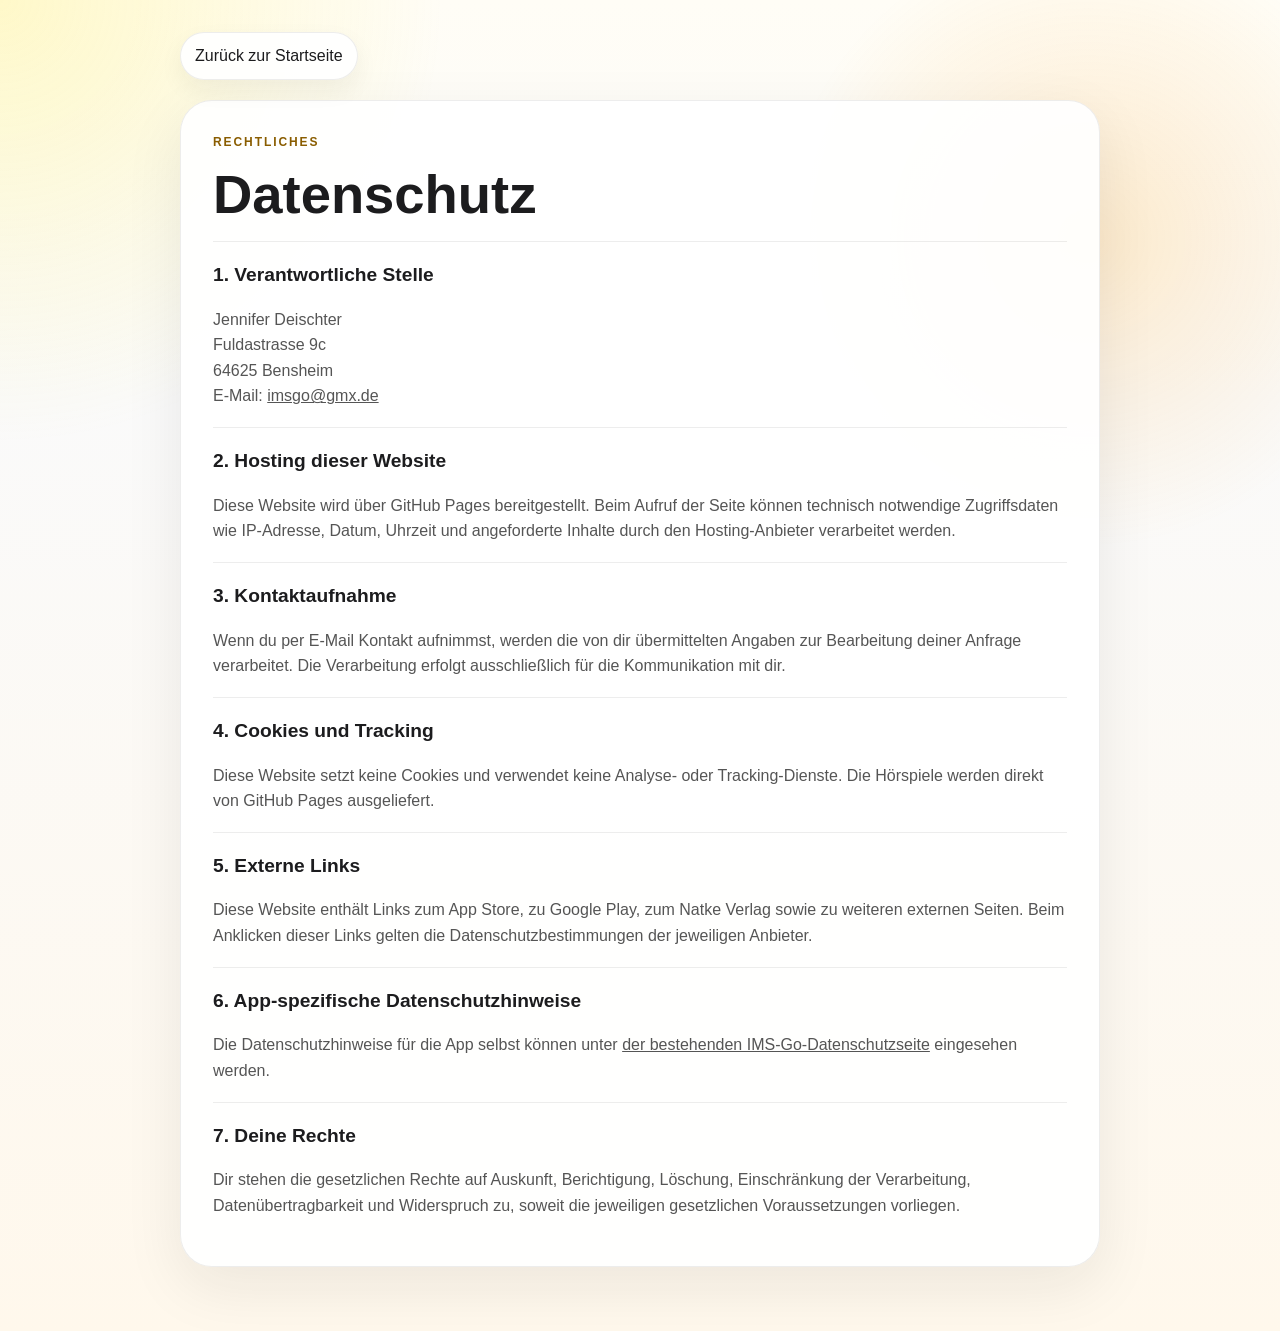
==== commit fe07bf82: "Auf eigene Domain imsgoapp.de umstellen, Hausnummer ergänzen Co-Authored-By: Claude Opus 5.5 <norepl" ====
--- a/datenschutz.html
+++ b/datenschutz.html
@@ -6,10 +6,10 @@
     <meta name="theme-color" content="#ff9800">
     <title>Datenschutz | IMS Go</title>
     <meta name="description" content="Datenschutzhinweise für die IMS Go Website.">
-    <link rel="canonical" href="https://imsgo-app.github.io/datenschutz.html">
+    <link rel="canonical" href="https://imsgoapp.de/datenschutz.html">
     <link rel="icon" href="assets/images/ims-go-logo-64.png" type="image/png">
     <link rel="apple-touch-icon" href="assets/images/apple-touch-icon.png">
-    <link rel="stylesheet" href="styles.css?v=20261014">
+    <link rel="stylesheet" href="styles.css?v=20261022">
 </head>
 <body class="legal-page">
     <main class="legal-shell">
@@ -22,7 +22,7 @@
                 <h2>1. Verantwortliche Stelle</h2>
                 <p>
                     Jennifer Deischter<br>
-                    Fuldastrasse<br>
+                    Fuldastrasse 9c<br>
                     64625 Bensheim<br>
                     E-Mail: <a href="mailto:imsgo@gmx.de">imsgo@gmx.de</a>
                 </p>
--- a/styles.css
+++ b/styles.css
@@ -341,16 +341,17 @@
     display: flex;
     justify-content: center;
     align-items: flex-start;
-    gap: 28px;
+    gap: 22px;
     width: 100%;
 }
 
+/* Die Bilder enthalten Statusleiste und Dynamic Island bereits, der Rahmen ist nur das Gehäuse */
 .screenshot-wrapper {
     position: relative;
-    flex: 0 0 auto;
-    width: min(230px, 72vw);
-    padding: 6px;
-    border-radius: 34px;
+    flex: 0 1 200px;
+    min-width: 0;
+    padding: 5px;
+    border-radius: 32px;
     background: linear-gradient(160deg, #2c2c30, #141416);
     box-shadow: 0 28px 60px rgba(28, 28, 30, 0.22);
     transition: transform 0.3s ease, box-shadow 0.3s ease;
@@ -358,19 +359,6 @@
 
 .screenshot-row .screenshot-wrapper:nth-child(odd) {
     margin-top: 30px;
-}
-
-.screenshot-wrapper::before {
-    content: "";
-    position: absolute;
-    top: 6px;
-    left: 50%;
-    transform: translateX(-50%);
-    width: 34%;
-    height: 12px;
-    border-radius: 0 0 12px 12px;
-    background: #141416;
-    z-index: 2;
 }
 
 @media (hover: hover) {
@@ -381,7 +369,7 @@
 }
 
 .screenshot-img {
-    border-radius: 30px;
+    border-radius: 27px;
 }
 
 /* ---------- Section headings & grids ---------- */
@@ -425,6 +413,13 @@
 
 .team-grid {
     grid-template-columns: repeat(auto-fit, minmax(min(100%, 300px), 1fr));
+}
+
+/* Vier Feature-Karten: 2 × 2 statt 3 + 1 auf mittleren Breiten */
+@media (min-width: 561px) and (max-width: 1060px) {
+    .feature-grid {
+        grid-template-columns: repeat(2, 1fr);
+    }
 }
 
 .feature-card,
@@ -485,6 +480,11 @@
 .icon-orange {
     color: var(--primary-orange);
     background: rgba(255, 152, 0, 0.14);
+}
+
+.icon-teal {
+    color: var(--brand-blue);
+    background: rgba(48, 110, 127, 0.12);
 }
 
 .feature-card h3,
@@ -680,6 +680,11 @@
     max-width: 700px;
     margin: 16px auto 0;
     color: var(--text-light);
+}
+
+.download-panel .download-note {
+    margin-top: 10px;
+    font-size: 15px;
 }
 
 .store-buttons-centered {
@@ -1640,6 +1645,7 @@
     }
 
     .screenshot-wrapper {
+        flex: 0 0 auto;
         width: min(62vw, 230px);
         scroll-snap-align: center;
     }
